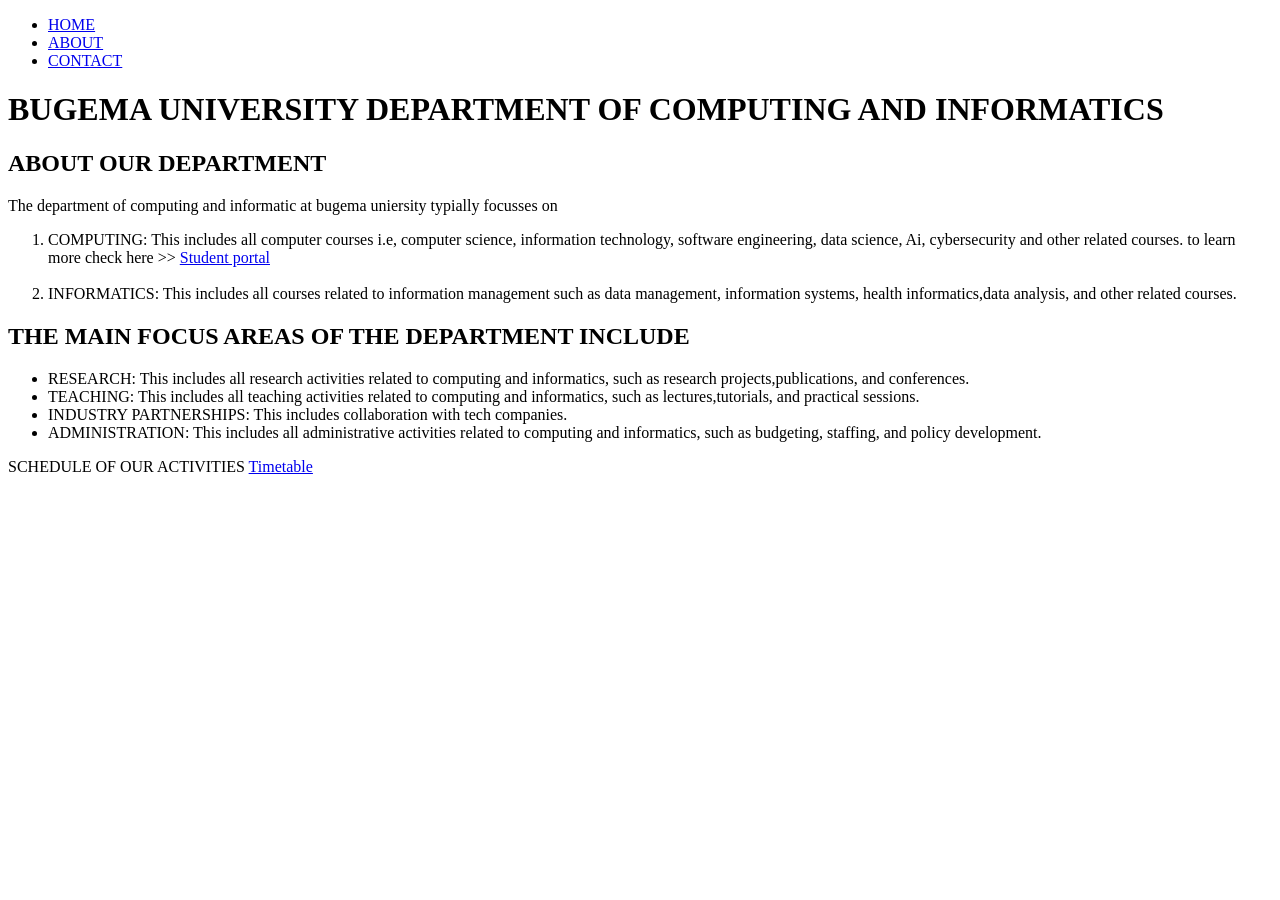
==== About.html @ 26bff212 "Create About.html" ====
<!DOCTYPE html>
<html lang="en">

<head>
    <meta charset="UTF-8">
    <meta name="viewport" content="width=device-width, initial-scale=1.0">
    <title>HOME PAGE</title>
    <nav>
        <UL>
            <LI><A href="HOME.HTML">HOME</A></LI>
            <LI><A href="About.html">ABOUT</A></LI>
            <LI><A href="contact.html">CONTACT</A></LI>
        </UL>
    </nav>



<body>
    <header>
        <h1> BUGEMA UNIVERSITY DEPARTMENT OF COMPUTING AND INFORMATICS </h1>
        <h2> ABOUT OUR DEPARTMENT</h2>
    </header>

    <P> The department of computing and informatic at bugema uniersity typially focusses on
    <ol>
        <li>COMPUTING: This includes all computer courses i.e, computer science,
            information technology, software engineering, data science, Ai, cybersecurity and other related courses.
            to learn more check here >> <a
                href="https://www.google.com/url?sa=t&source=web&rct=j&opi=89978449&url=https://erms.bugemauniv.ac.ug/student/login/&ved=2ahUKEwjZx-v_wZWTAxWEKvsDHcdyGE4QFnoECB4QAQ&usg=AOvVaw03dw8WxM5R-ePM-65IioSg"
                target="_blank">Student portal</a>
        </li>
        <br>
        <li>INFORMATICS: This includes all courses related to information management such as data management,
            information systems, health informatics,data analysis, and other related courses.
        </li>
    </ol>

    <p>
    <h2>THE MAIN FOCUS AREAS OF THE DEPARTMENT INCLUDE</h2>
    </p>
    <ul>
        <li>RESEARCH: This includes all research activities related to computing and informatics,
            such as research projects,publications, and conferences. </li>
        <li>TEACHING: This includes all teaching activities related to computing and informatics,
            such as lectures,tutorials, and practical sessions. </li>
        <li>INDUSTRY PARTNERSHIPS: This includes collaboration with tech companies. </li>
        <li>ADMINISTRATION: This includes all administrative activities related to computing and
            informatics, such as budgeting, staffing, and policy development. </li>
    </ul>



    <p>SCHEDULE OF OUR ACTIVITIES <A href="TIMETABLE.html">Timetable</A></p>








</body>


</html>
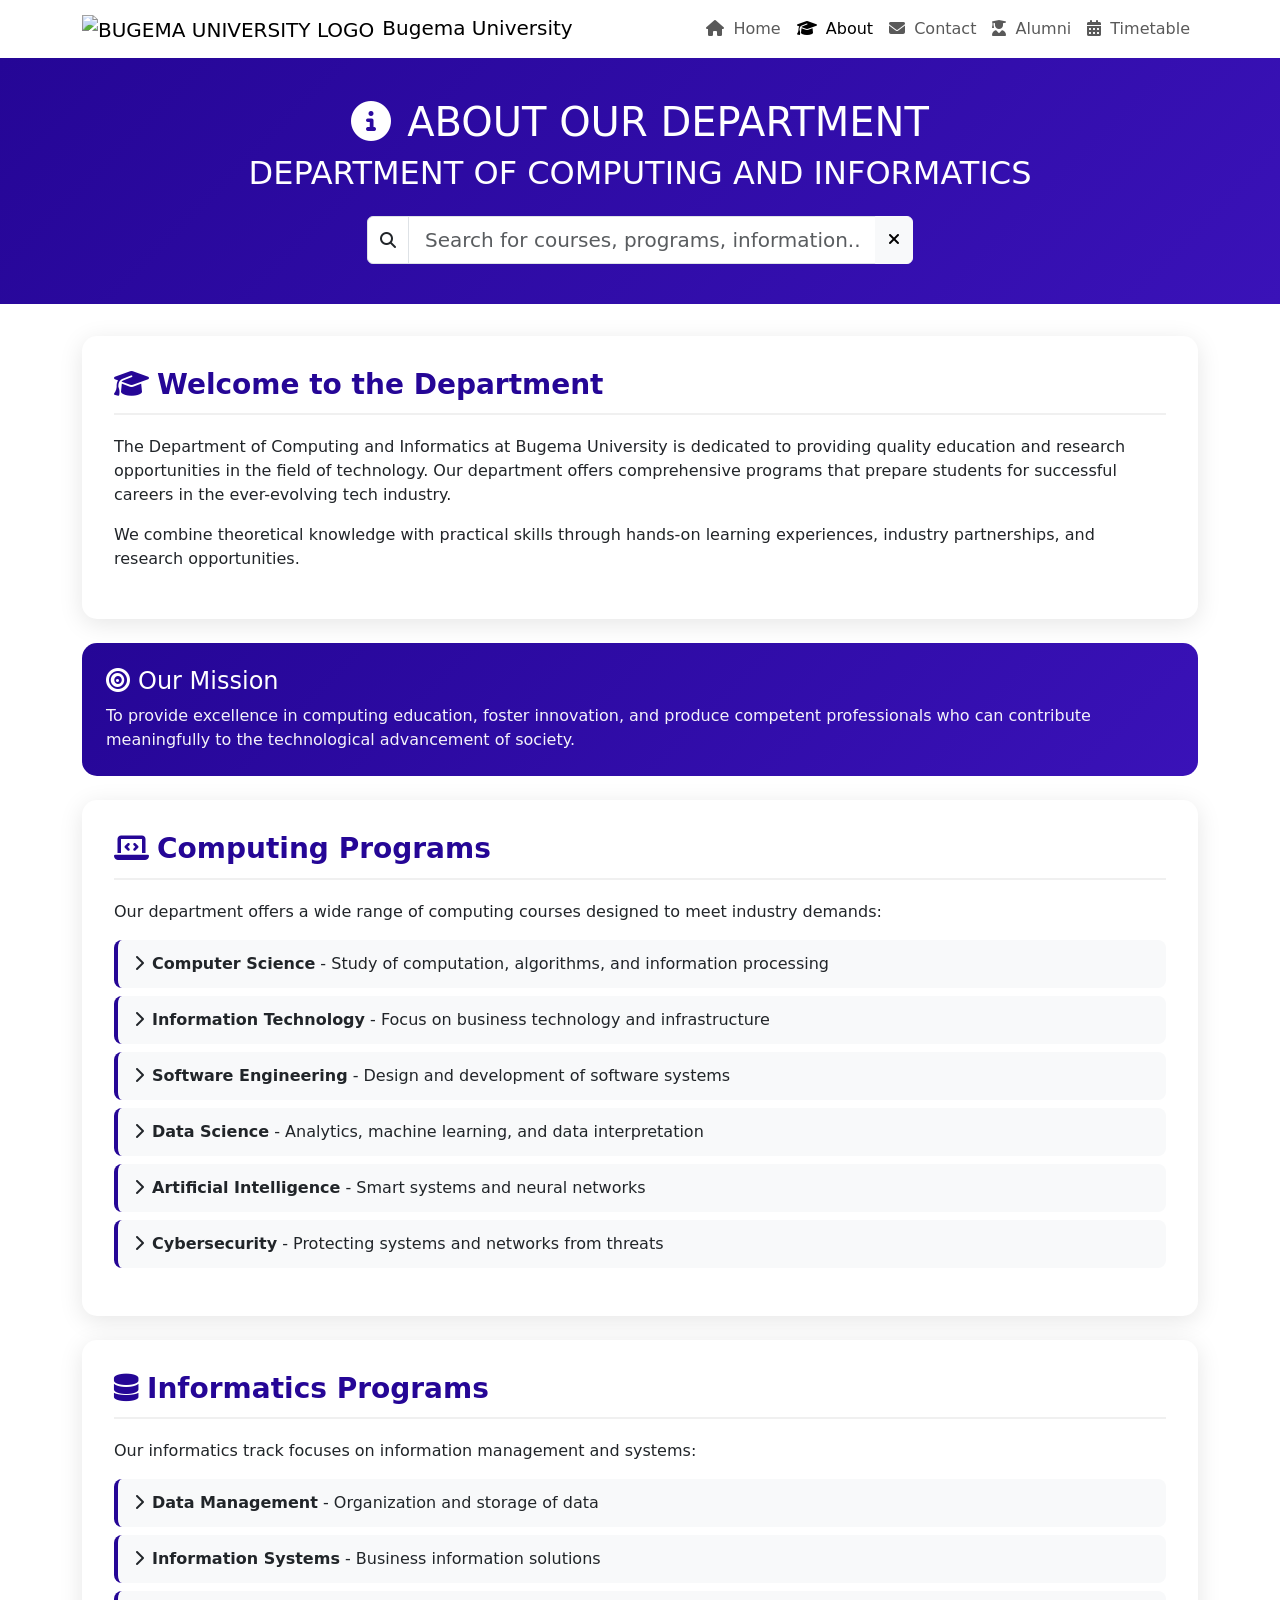
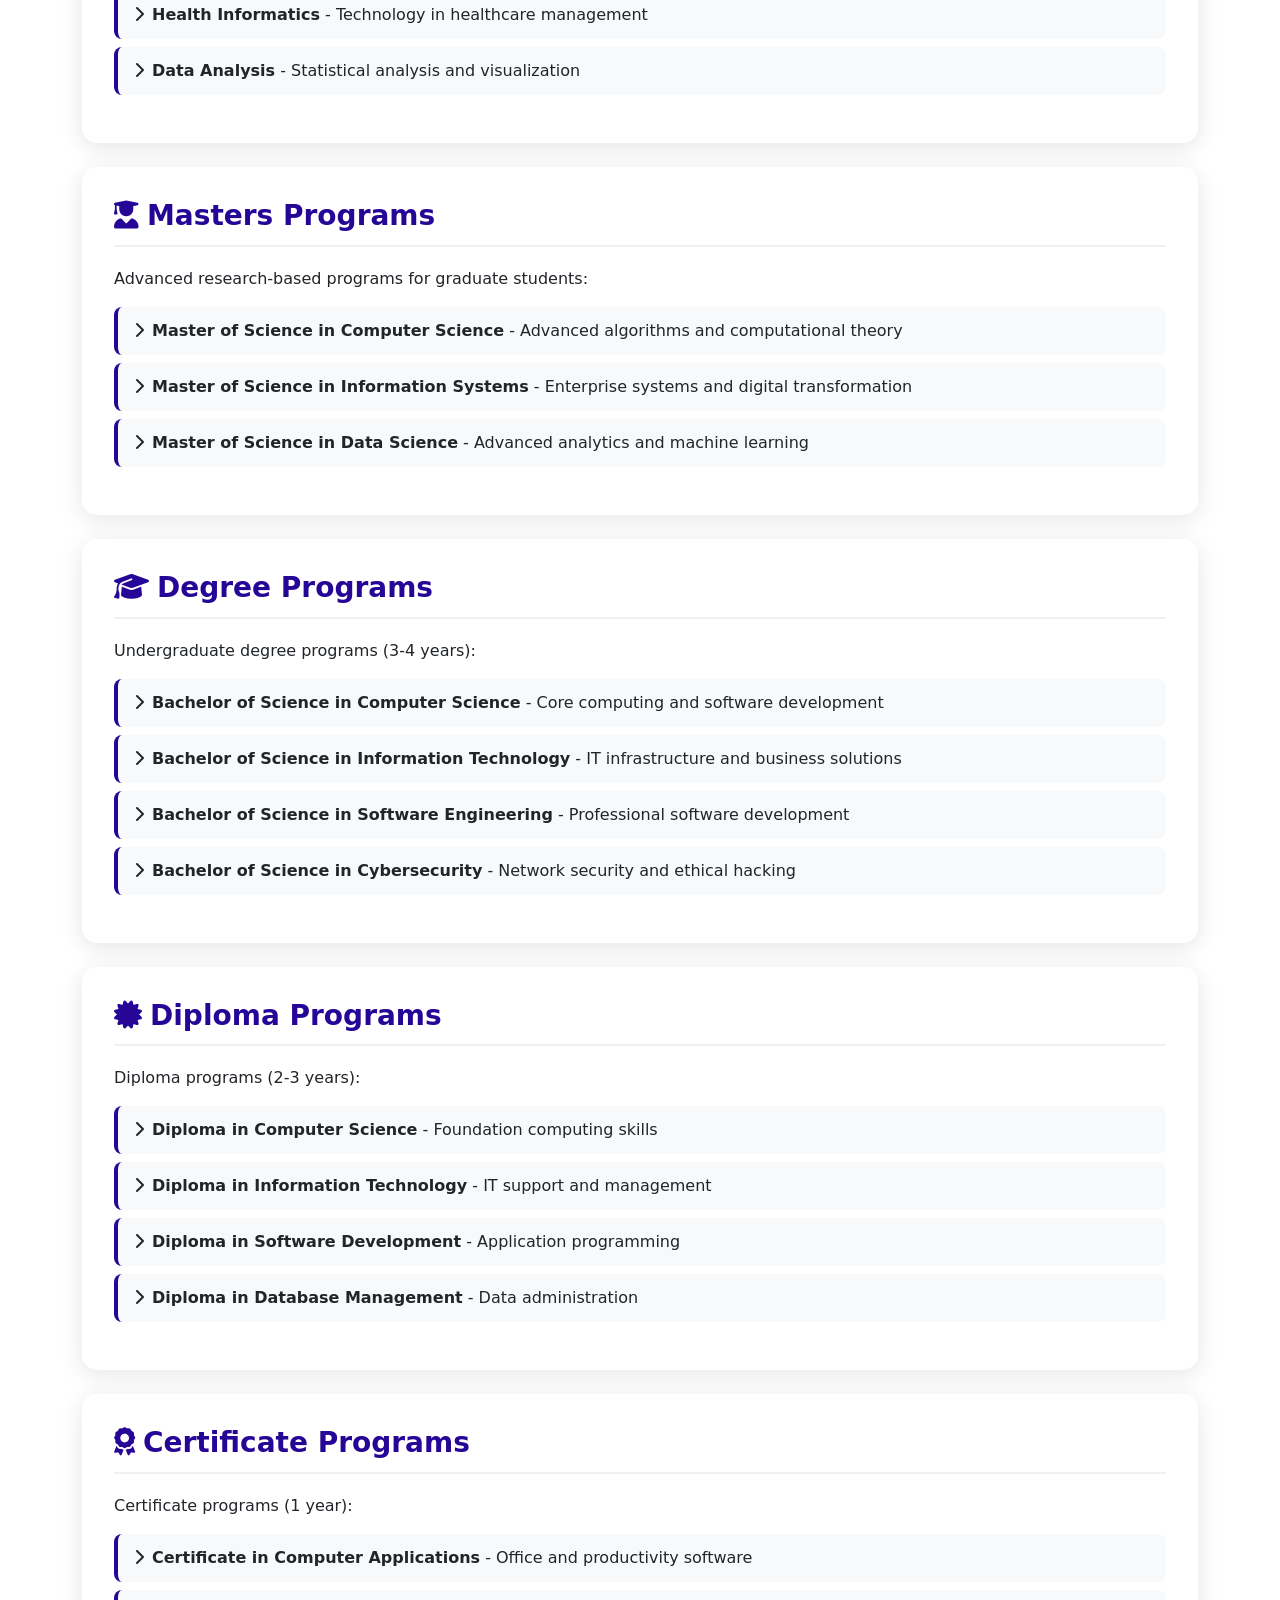
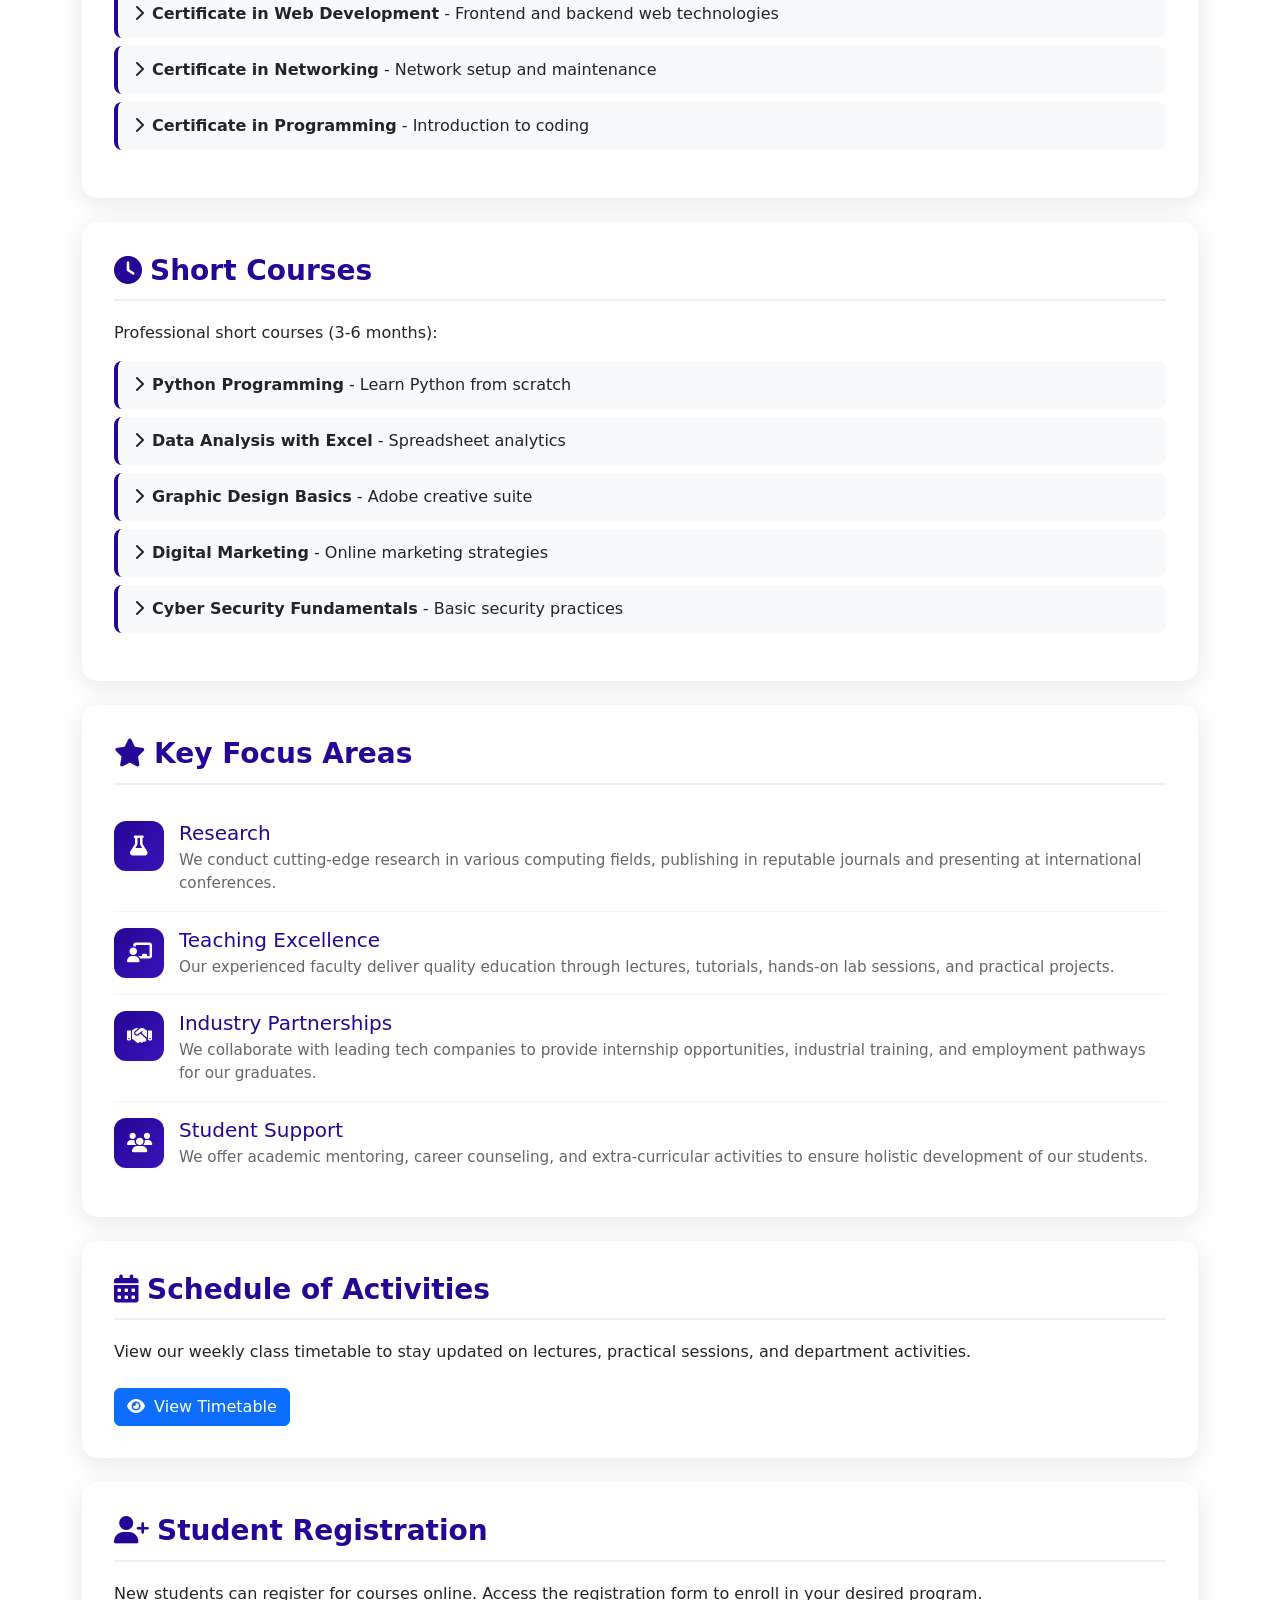
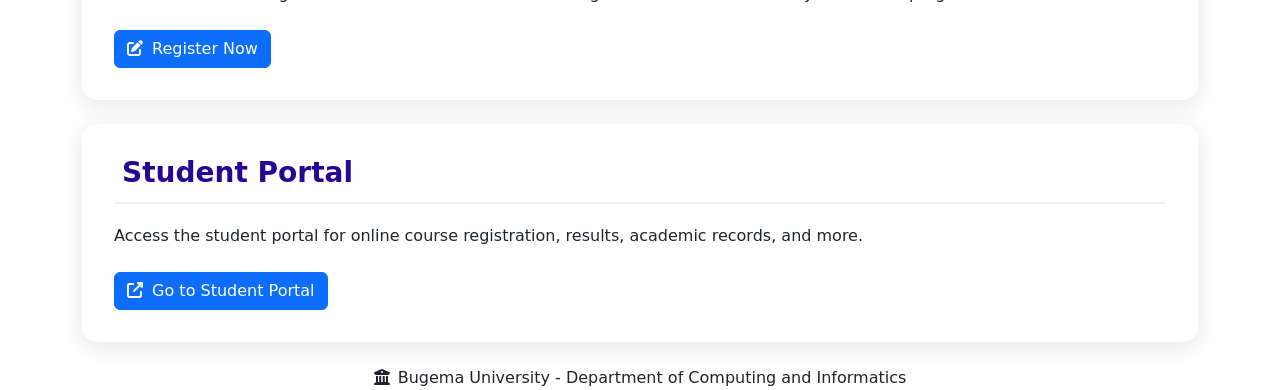
==== commit 4328d9cb: "Update About.html" ====
--- a/About.html
+++ b/About.html
@@ -4,62 +4,608 @@
 <head>
     <meta charset="UTF-8">
     <meta name="viewport" content="width=device-width, initial-scale=1.0">
-    <title>HOME PAGE</title>
-    <nav>
-        <UL>
-            <LI><A href="HOME.HTML">HOME</A></LI>
-            <LI><A href="About.html">ABOUT</A></LI>
-            <LI><A href="contact.html">CONTACT</A></LI>
-        </UL>
+    <title>About - Department of Computing and Informatics</title>
+    <link href="https://cdn.jsdelivr.net/npm/bootstrap@5.3.8/dist/css/bootstrap.min.css" rel="stylesheet"
+        integrity="sha384-sRIl4kxILFvY47J16cr9ZwB07vP4J8+LH7qKQnuqkuIAvNWLzeN8tE5YBujZqJLB" crossorigin="anonymous">
+    <link rel="stylesheet" href="Styles.css">
+    <link rel="stylesheet" href="https://cdnjs.cloudflare.com/ajax/libs/font-awesome/6.4.0/css/all.min.css">
+    <style>
+        .page-header {
+            background: linear-gradient(135deg, #250696 0%, #3a12b8 100%);
+            color: white;
+            padding: 2.5rem 0;
+            margin-bottom: 2rem;
+        }
+
+        .content-card {
+            background: white;
+            border-radius: 15px;
+            box-shadow: 0 5px 25px rgba(0, 0, 0, 0.1);
+            padding: 2rem;
+            margin-bottom: 1.5rem;
+        }
+
+        .content-card h3 {
+            color: #250696;
+            font-weight: 600;
+            margin-bottom: 1.25rem;
+            padding-bottom: 0.75rem;
+            border-bottom: 2px solid #f0f0f0;
+        }
+
+        .feature-item {
+            display: flex;
+            align-items: flex-start;
+            gap: 15px;
+            padding: 1rem 0;
+            border-bottom: 1px solid #f5f5f5;
+        }
+
+        .feature-item:last-child {
+            border-bottom: none;
+        }
+
+        .feature-icon {
+            width: 50px;
+            height: 50px;
+            background: linear-gradient(135deg, #250696 0%, #3a12b8 100%);
+            border-radius: 12px;
+            display: flex;
+            align-items: center;
+            justify-content: center;
+            flex-shrink: 0;
+        }
+
+        .feature-icon i {
+            color: white;
+            font-size: 1.25rem;
+        }
+
+        .feature-text h5 {
+            color: #250696;
+            margin-bottom: 0.25rem;
+        }
+
+        .feature-text p {
+            color: #666;
+            margin-bottom: 0;
+            font-size: 0.95rem;
+        }
+
+        .course-list {
+            list-style: none;
+            padding: 0;
+        }
+
+        .course-list li {
+            padding: 0.75rem 1rem;
+            margin-bottom: 0.5rem;
+            background: #f8f9fa;
+            border-radius: 8px;
+            border-left: 4px solid #250696;
+        }
+
+        .course-list li:hover {
+            background: #e8eaf6;
+        }
+
+        .highlight-box {
+            background: linear-gradient(135deg, #250696 0%, #3a12b8 100%);
+            color: white;
+            padding: 1.5rem;
+            border-radius: 15px;
+            margin-bottom: 1.5rem;
+        }
+
+        .highlight-box h4 {
+            margin-bottom: 0.5rem;
+        }
+
+        .highlight-box p {
+            margin-bottom: 0;
+            opacity: 0.95;
+        }
+
+        .search-container {
+            position: relative;
+        }
+
+        .search-results {
+            position: absolute;
+            top: 100%;
+            left: 0;
+            right: 0;
+            background: white;
+            border-radius: 0 0 10px 10px;
+            box-shadow: 0 10px 25px rgba(0, 0, 0, 0.2);
+            max-height: 300px;
+            overflow-y: auto;
+            z-index: 1000;
+            display: none;
+        }
+
+        .search-result-item {
+            padding: 12px 20px;
+            border-bottom: 1px solid #f0f0f0;
+            cursor: pointer;
+            transition: background 0.2s;
+        }
+
+        .search-result-item:hover {
+            background: #f8f9fa;
+        }
+
+        .search-result-item:last-child {
+            border-bottom: none;
+        }
+
+        .search-result-item h6 {
+            margin: 0 0 5px 0;
+            color: #250696;
+            font-weight: 600;
+        }
+
+        .search-result-item p {
+            margin: 0;
+            font-size: 0.85rem;
+            color: #666;
+        }
+
+        .highlight {
+            background-color: #fff3cd;
+            padding: 2px 4px;
+            border-radius: 3px;
+        }
+
+        .no-results {
+            padding: 20px;
+            text-align: center;
+            color: #666;
+        }
+
+        .content-card.hidden {
+            display: none;
+        }
+
+        .content-card.search-match {
+            border: 2px solid #250696;
+        }
+    </style>
+</head>
+
+<body>
+    <!-- Navigation -->
+    <nav class="navbar navbar-expand-lg navbar-custom">
+        <div class="container">
+            <a class="navbar-brand" href="INDEX.HTML">
+                <img src="log.jpeg" alt="BUGEMA UNIVERSITY LOGO" width="50" height="50"
+                    class="me-2 circular-frame-white">Bugema University
+            </a>
+            <button class="navbar-toggler" type="button" data-bs-toggle="collapse" data-bs-target="#navbarNav">
+                <span class="navbar-toggler-icon"></span>
+            </button>
+            <div class="collapse navbar-collapse" id="navbarNav">
+                <ul class="navbar-nav ms-auto">
+                    <li class="nav-item">
+                        <a class="nav-link" href="INDEX.HTML">
+                            <i class="fas fa-home me-1"></i> Home
+                        </a>
+                    </li>
+                    <li class="nav-item">
+                        <a class="nav-link active" href="About.html">
+                            <i class="fas fa-graduation-cap me-1"></i> About
+                        </a>
+                    </li>
+                    <li class="nav-item">
+                        <a class="nav-link" href="contact.html">
+                            <i class="fas fa-envelope me-1"></i> Contact
+                        </a>
+                    </li>
+                    <li class="nav-item">
+                        <a class="nav-link" href="ALUMNI PAGE.HTML">
+                            <i class="fas fa-user-graduate me-1"></i> Alumni
+                        </a>
+                    </li>
+                    <li class="nav-item">
+                        <a class="nav-link" href="TIMETABLE.html">
+                            <i class="fas fa-calendar-alt me-1"></i> Timetable
+                        </a>
+                    </li>
+                </ul>
+            </div>
+        </div>
     </nav>
 
-
-
-<body>
-    <header>
-        <h1> BUGEMA UNIVERSITY DEPARTMENT OF COMPUTING AND INFORMATICS </h1>
-        <h2> ABOUT OUR DEPARTMENT</h2>
+    <!-- Page Header -->
+    <header class="page-header">
+        <div class="container text-center">
+            <h1 class="mb-2"><i class="fas fa-info-circle me-3"></i>ABOUT OUR DEPARTMENT</h1>
+            <h2 class="mb-0">DEPARTMENT OF COMPUTING AND INFORMATICS</h2>
+            <!-- Search Functionality -->
+            <div class="search-container mt-4">
+                <div class="row justify-content-center">
+                    <div class="col-md-6">
+                        <div class="input-group">
+                            <span class="input-group-text bg-white">
+                                <i class="fas fa-search"></i>
+                            </span>
+                            <input type="text" id="searchInput" class="form-control form-control-lg"
+                                placeholder="Search for courses, programs, information..." onkeyup="searchContent()">
+                            <button class="btn btn-light" type="button" onclick="clearSearch()">
+                                <i class="fas fa-times"></i>
+                            </button>
+                        </div>
+                        <div id="searchResults" class="search-results"></div>
+                    </div>
+                </div>
+            </div>
+        </div>
     </header>
 
-    <P> The department of computing and informatic at bugema uniersity typially focusses on
-    <ol>
-        <li>COMPUTING: This includes all computer courses i.e, computer science,
-            information technology, software engineering, data science, Ai, cybersecurity and other related courses.
-            to learn more check here >> <a
-                href="https://www.google.com/url?sa=t&source=web&rct=j&opi=89978449&url=https://erms.bugemauniv.ac.ug/student/login/&ved=2ahUKEwjZx-v_wZWTAxWEKvsDHcdyGE4QFnoECB4QAQ&usg=AOvVaw03dw8WxM5R-ePM-65IioSg"
-                target="_blank">Student portal</a>
-        </li>
-        <br>
-        <li>INFORMATICS: This includes all courses related to information management such as data management,
-            information systems, health informatics,data analysis, and other related courses.
-        </li>
-    </ol>
-
-    <p>
-    <h2>THE MAIN FOCUS AREAS OF THE DEPARTMENT INCLUDE</h2>
-    </p>
-    <ul>
-        <li>RESEARCH: This includes all research activities related to computing and informatics,
-            such as research projects,publications, and conferences. </li>
-        <li>TEACHING: This includes all teaching activities related to computing and informatics,
-            such as lectures,tutorials, and practical sessions. </li>
-        <li>INDUSTRY PARTNERSHIPS: This includes collaboration with tech companies. </li>
-        <li>ADMINISTRATION: This includes all administrative activities related to computing and
-            informatics, such as budgeting, staffing, and policy development. </li>
-    </ul>
-
-
-
-    <p>SCHEDULE OF OUR ACTIVITIES <A href="TIMETABLE.html">Timetable</A></p>
-
-
-
-
-
-
-
-
+    <!-- Main Content -->
+    <main>
+        <div class="container">
+            <!-- Introduction -->
+            <div class="content-card">
+                <h3><i class="fas fa-graduation-cap me-2"></i>Welcome to the Department</h3>
+                <p>The Department of Computing and Informatics at Bugema University is dedicated to providing quality
+                    education and research opportunities in the field of technology. Our department offers comprehensive
+                    programs that prepare students for successful careers in the ever-evolving tech industry.</p>
+                <p>We combine theoretical knowledge with practical skills through hands-on learning experiences,
+                    industry partnerships, and research opportunities.</p>
+            </div>
+
+            <!-- Mission & Vision Highlight -->
+            <div class="highlight-box">
+                <h4><i class="fas fa-bullseye me-2"></i>Our Mission</h4>
+                <p>To provide excellence in computing education, foster innovation, and produce competent professionals
+                    who can contribute meaningfully to the technological advancement of society.</p>
+            </div>
+
+            <!-- Computing Courses -->
+            <div class="content-card">
+                <h3><i class="fas fa-laptop-code me-2"></i>Computing Programs</h3>
+                <p>Our department offers a wide range of computing courses designed to meet industry demands:</p>
+                <ul class="course-list">
+                    <li><i class="fas fa-chevron-right me-2"></i><strong>Computer Science</strong> - Study of
+                        computation, algorithms, and information processing</li>
+                    <li><i class="fas fa-chevron-right me-2"></i><strong>Information Technology</strong> - Focus on
+                        business technology and infrastructure</li>
+                    <li><i class="fas fa-chevron-right me-2"></i><strong>Software Engineering</strong> - Design and
+                        development of software systems</li>
+                    <li><i class="fas fa-chevron-right me-2"></i><strong>Data Science</strong> - Analytics, machine
+                        learning, and data interpretation</li>
+                    <li><i class="fas fa-chevron-right me-2"></i><strong>Artificial Intelligence</strong> - Smart
+                        systems and neural networks</li>
+                    <li><i class="fas fa-chevron-right me-2"></i><strong>Cybersecurity</strong> - Protecting systems and
+                        networks from threats</li>
+                </ul>
+            </div>
+
+            <!-- Informatics Courses -->
+            <div class="content-card">
+                <h3><i class="fas fa-database me-2"></i>Informatics Programs</h3>
+                <p>Our informatics track focuses on information management and systems:</p>
+                <ul class="course-list">
+                    <li><i class="fas fa-chevron-right me-2"></i><strong>Data Management</strong> - Organization and
+                        storage of data</li>
+                    <li><i class="fas fa-chevron-right me-2"></i><strong>Information Systems</strong> - Business
+                        information solutions</li>
+                    <li><i class="fas fa-chevron-right me-2"></i><strong>Health Informatics</strong> - Technology in
+                        healthcare management</li>
+                    <li><i class="fas fa-chevron-right me-2"></i><strong>Data Analysis</strong> - Statistical analysis
+                        and visualization</li>
+                </ul>
+            </div>
+
+            <!-- Masters Programs -->
+            <div class="content-card">
+                <h3><i class="fas fa-user-graduate me-2"></i>Masters Programs</h3>
+                <p>Advanced research-based programs for graduate students:</p>
+                <ul class="course-list">
+                    <li><i class="fas fa-chevron-right me-2"></i><strong>Master of Science in Computer Science</strong>
+                        - Advanced algorithms and computational theory</li>
+                    <li><i class="fas fa-chevron-right me-2"></i><strong>Master of Science in Information
+                            Systems</strong> - Enterprise systems and digital transformation</li>
+                    <li><i class="fas fa-chevron-right me-2"></i><strong>Master of Science in Data Science</strong> -
+                        Advanced analytics and machine learning</li>
+                </ul>
+            </div>
+
+            <!-- Degree Programs -->
+            <div class="content-card">
+                <h3><i class="fas fa-graduation-cap me-2"></i>Degree Programs</h3>
+                <p>Undergraduate degree programs (3-4 years):</p>
+                <ul class="course-list">
+                    <li><i class="fas fa-chevron-right me-2"></i><strong>Bachelor of Science in Computer
+                            Science</strong> - Core computing and software development</li>
+                    <li><i class="fas fa-chevron-right me-2"></i><strong>Bachelor of Science in Information
+                            Technology</strong> - IT infrastructure and business solutions</li>
+                    <li><i class="fas fa-chevron-right me-2"></i><strong>Bachelor of Science in Software
+                            Engineering</strong> - Professional software development</li>
+                    <li><i class="fas fa-chevron-right me-2"></i><strong>Bachelor of Science in Cybersecurity</strong> -
+                        Network security and ethical hacking</li>
+                </ul>
+            </div>
+
+            <!-- Diploma Programs -->
+            <div class="content-card">
+                <h3><i class="fas fa-certificate me-2"></i>Diploma Programs</h3>
+                <p>Diploma programs (2-3 years):</p>
+                <ul class="course-list">
+                    <li><i class="fas fa-chevron-right me-2"></i><strong>Diploma in Computer Science</strong> -
+                        Foundation computing skills</li>
+                    <li><i class="fas fa-chevron-right me-2"></i><strong>Diploma in Information Technology</strong> - IT
+                        support and management</li>
+                    <li><i class="fas fa-chevron-right me-2"></i><strong>Diploma in Software Development</strong> -
+                        Application programming</li>
+                    <li><i class="fas fa-chevron-right me-2"></i><strong>Diploma in Database Management</strong> - Data
+                        administration</li>
+                </ul>
+            </div>
+
+            <!-- Certificate Programs -->
+            <div class="content-card">
+                <h3><i class="fas fa-award me-2"></i>Certificate Programs</h3>
+                <p>Certificate programs (1 year):</p>
+                <ul class="course-list">
+                    <li><i class="fas fa-chevron-right me-2"></i><strong>Certificate in Computer Applications</strong> -
+                        Office and productivity software</li>
+                    <li><i class="fas fa-chevron-right me-2"></i><strong>Certificate in Web Development</strong> -
+                        Frontend and backend web technologies</li>
+                    <li><i class="fas fa-chevron-right me-2"></i><strong>Certificate in Networking</strong> - Network
+                        setup and maintenance</li>
+                    <li><i class="fas fa-chevron-right me-2"></i><strong>Certificate in Programming</strong> -
+                        Introduction to coding</li>
+                </ul>
+            </div>
+
+            <!-- Short Courses -->
+            <div class="content-card">
+                <h3><i class="fas fa-clock me-2"></i>Short Courses</h3>
+                <p>Professional short courses (3-6 months):</p>
+                <ul class="course-list">
+                    <li><i class="fas fa-chevron-right me-2"></i><strong>Python Programming</strong> - Learn Python from
+                        scratch</li>
+                    <li><i class="fas fa-chevron-right me-2"></i><strong>Data Analysis with Excel</strong> - Spreadsheet
+                        analytics</li>
+                    <li><i class="fas fa-chevron-right me-2"></i><strong>Graphic Design Basics</strong> - Adobe creative
+                        suite</li>
+                    <li><i class="fas fa-chevron-right me-2"></i><strong>Digital Marketing</strong> - Online marketing
+                        strategies</li>
+                    <li><i class="fas fa-chevron-right me-2"></i><strong>Cyber Security Fundamentals</strong> - Basic
+                        security practices</li>
+                </ul>
+            </div>
+
+            <!-- Key Focus Areas -->
+            <div class="content-card">
+                <h3><i class="fas fa-star me-2"></i>Key Focus Areas</h3>
+
+                <div class="feature-item">
+                    <div class="feature-icon">
+                        <i class="fas fa-flask"></i>
+                    </div>
+                    <div class="feature-text">
+                        <h5>Research</h5>
+                        <p>We conduct cutting-edge research in various computing fields, publishing in reputable
+                            journals and presenting at international conferences.</p>
+                    </div>
+                </div>
+
+                <div class="feature-item">
+                    <div class="feature-icon">
+                        <i class="fas fa-chalkboard-teacher"></i>
+                    </div>
+                    <div class="feature-text">
+                        <h5>Teaching Excellence</h5>
+                        <p>Our experienced faculty deliver quality education through lectures, tutorials, hands-on lab
+                            sessions, and practical projects.</p>
+                    </div>
+                </div>
+
+                <div class="feature-item">
+                    <div class="feature-icon">
+                        <i class="fas fa-handshake"></i>
+                    </div>
+                    <div class="feature-text">
+                        <h5>Industry Partnerships</h5>
+                        <p>We collaborate with leading tech companies to provide internship opportunities, industrial
+                            training, and employment pathways for our graduates.</p>
+                    </div>
+                </div>
+
+                <div class="feature-item">
+                    <div class="feature-icon">
+                        <i class="fas fa-users"></i>
+                    </div>
+                    <div class="feature-text">
+                        <h5>Student Support</h5>
+                        <p>We offer academic mentoring, career counseling, and extra-curricular activities to ensure
+                            holistic development of our students.</p>
+                    </div>
+                </div>
+            </div>
+
+            <!-- Timetable Link -->
+            <div class="content-card">
+                <h3><i class="fas fa-calendar-alt me-2"></i>Schedule of Activities</h3>
+                <p>View our weekly class timetable to stay updated on lectures, practical sessions, and department
+                    activities.</p>
+                <a href="TIMETABLE.html" class="btn btn-primary mt-2">
+                    <i class="fas fa-eye me-1"></i> View Timetable
+                </a>
+            </div>
+
+            <!-- Registration Link -->
+            <div class="content-card">
+                <h3><i class="fas fa-user-plus me-2"></i>Student Registration</h3>
+                <p>New students can register for courses online. Access the registration form to enroll in your desired
+                    program.</p>
+                <a href="REGISTRATION FORM.html" class="btn btn-primary mt-2">
+                    <i class="fas fa-edit me-1"></i> Register Now
+                </a>
+            </div>
+
+            <!-- Student Portal Link -->
+            <div class="content-card">
+                <h3><i class="fas fa-portal-enter me-2"></i>Student Portal</h3>
+                <p>Access the student portal for online course registration, results, academic records, and more.</p>
+                <a href="https://erms.bugemauniv.ac.ug/student/login/" target="_blank" class="btn btn-primary mt-2">
+                    <i class="fas fa-external-link-alt me-1"></i> Go to Student Portal
+                </a>
+            </div>
+        </div>
+    </main>
+
+    <!-- Footer -->
+    <footer class="text-center">
+        <div class="container">
+            <p class="mb-0"><i class="fas fa-university me-2"></i>Bugema University - Department of Computing and
+                Informatics</p>
+        </div>
+    </footer>
+
+    <script src="https://cdn.jsdelivr.net/npm/bootstrap@5.3.8/dist/js/bootstrap.bundle.min.js"
+        integrity="sha384-YvpcrYf0tY3lHB60NNkmXc5s9fDVZLESaAA55NDzOxhy9GkcIdslK1eN7N6jIeHz"
+        crossorigin="anonymous"></script>
+    <script>
+        // Search content data
+        const searchData = [
+            { title: "Computer Science", description: "Study of computation, algorithms, and information processing", link: "#cs" },
+            { title: "Information Technology", description: "Focus on business technology and infrastructure", link: "#it" },
+            { title: "Software Engineering", description: "Design and development of software systems", link: "#se" },
+            { title: "Data Science", description: "Analytics, machine learning, and data interpretation", link: "#ds" },
+            { title: "Artificial Intelligence", description: "Smart systems and neural networks", link: "#ai" },
+            { title: "Cybersecurity", description: "Protecting systems and networks from threats", link: "#cybersec" },
+            { title: "Data Management", description: "Organization and storage of data", link: "#dm" },
+            { title: "Information Systems", description: "Business information solutions", link: "#is" },
+            { title: "Health Informatics", description: "Technology in healthcare management", link: "#hi" },
+            { title: "Data Analysis", description: "Statistical analysis and visualization", link: "#da" },
+            { title: "Master of Science in Computer Science", description: "Advanced algorithms and computational theory", link: "#msc-cs" },
+            { title: "Master of Science in Information Systems", description: "Enterprise systems and digital transformation", link: "#msc-is" },
+            { title: "Master of Science in Data Science", description: "Advanced analytics and machine learning", link: "#msc-ds" },
+            { title: "Bachelor of Science in Computer Science", description: "Core computing and software development", link: "#bsc-cs" },
+            { title: "Bachelor of Science in Information Technology", description: "IT infrastructure and business solutions", link: "#bsc-it" },
+            { title: "Bachelor of Science in Software Engineering", description: "Professional software development", link: "#bsc-se" },
+            { title: "Bachelor of Science in Cybersecurity", description: "Network security and ethical hacking", link: "#bsc-cyber" },
+            { title: "Diploma in Computer Science", description: "Foundation computing skills", link: "#dip-cs" },
+            { title: "Diploma in Information Technology", description: "IT support and management", link: "#dip-it" },
+            { title: "Diploma in Software Development", description: "Application programming", link: "#dip-sd" },
+            { title: "Diploma in Database Management", description: "Data administration", link: "#dip-dm" },
+            { title: "Certificate in Computer Applications", description: "Office and productivity software", link: "#cert-ca" },
+            { title: "Certificate in Web Development", description: "Frontend and backend web technologies", link: "#cert-web" },
+            { title: "Certificate in Networking", description: "Network setup and maintenance", link: "#cert-net" },
+            { title: "Certificate in Programming", description: "Introduction to coding", link: "#cert-prog" },
+            { title: "Python Programming", description: "Learn Python from scratch", link: "#python" },
+            { title: "Data Analysis with Excel", description: "Spreadsheet analytics", link: "#excel" },
+            { title: "Graphic Design Basics", description: "Adobe creative suite", link: "#graphic" },
+            { title: "Digital Marketing", description: "Online marketing strategies", link: "#marketing" },
+            { title: "Cyber Security Fundamentals", description: "Basic security practices", link: "#cyber-fund" },
+            { title: "Research", description: "Cutting-edge research in computing fields", link: "#research" },
+            { title: "Teaching Excellence", description: "Quality education through various methods", link: "#teaching" },
+            { title: "Industry Partnerships", description: "Internship and employment opportunities", link: "#industry" },
+            { title: "Student Support", description: "Academic mentoring and career counseling", link: "#support" },
+            { title: "Timetable", description: "Weekly class schedule and activities", link: "TIMETABLE.html" },
+            { title: "Registration", description: "Student course registration", link: "REGISTRATION FORM.html" },
+            { title: "Student Portal", description: "Online results and academic records", link: "https://erms.bugemauniv.ac.ug/student/login/" }
+        ];
+
+        function searchContent() {
+            const input = document.getElementById('searchInput');
+            const filter = input.value.toLowerCase();
+            const resultsContainer = document.getElementById('searchResults');
+            const contentCards = document.querySelectorAll('.content-card');
+
+            // Clear previous highlights
+            contentCards.forEach(card => {
+                card.classList.remove('search-match');
+                const highlighted = card.querySelectorAll('.highlight');
+                highlighted.forEach(h => {
+                    h.outerHTML = h.textContent;
+                });
+            });
+
+            if (filter.length === 0) {
+                resultsContainer.style.display = 'none';
+                contentCards.forEach(card => card.classList.remove('hidden'));
+                return;
+            }
+
+            // Filter search data
+            const matches = searchData.filter(item =>
+                item.title.toLowerCase().includes(filter) ||
+                item.description.toLowerCase().includes(filter)
+            );
+
+            // Display results
+            if (matches.length > 0) {
+                let resultsHTML = '';
+                matches.forEach(match => {
+                    resultsHTML += `
+                        <div class="search-result-item" onclick="goToLink('${match.link}')">
+                            <h6>${match.title}</h6>
+                            <p>${match.description}</p>
+                        </div>
+                    `;
+                });
+                resultsContainer.innerHTML = resultsHTML;
+                resultsContainer.style.display = 'block';
+            } else {
+                resultsContainer.innerHTML = '<div class="no-results">No results found</div>';
+                resultsContainer.style.display = 'block';
+            }
+
+            // Highlight matching text in content cards
+            contentCards.forEach(card => {
+                const text = card.textContent.toLowerCase();
+                if (text.includes(filter)) {
+                    card.classList.remove('hidden');
+                    card.classList.add('search-match');
+
+                    // Highlight matching text
+                    const walker = document.createTreeWalker(card, NodeFilter.SHOW_TEXT, null, false);
+                    const nodesToReplace = [];
+                    while (walker.nextNode()) {
+                        if (walker.currentNode.textContent.toLowerCase().includes(filter)) {
+                            nodesToReplace.push(walker.currentNode);
+                        }
+                    }
+                    nodesToReplace.forEach(node => {
+                        const regex = new RegExp(`(${filter})`, 'gi');
+                        const span = document.createElement('span');
+                        span.innerHTML = node.textContent.replace(regex, '<span class="highlight">$1</span>');
+                        node.parentNode.replaceChild(span, node);
+                    });
+                } else {
+                    card.classList.add('hidden');
+                }
+            });
+        }
+
+        function goToLink(link) {
+            if (link.startsWith('http')) {
+                window.open(link, '_blank');
+            } else {
+                window.location.href = link;
+            }
+        }
+
+        function clearSearch() {
+            const input = document.getElementById('searchInput');
+            input.value = '';
+            searchContent();
+        }
+
+        // Close search results when clicking outside
+        document.addEventListener('click', function (e) {
+            const searchContainer = document.querySelector('.search-container');
+            const resultsContainer = document.getElementById('searchResults');
+            if (!searchContainer.contains(e.target)) {
+                resultsContainer.style.display = 'none';
+            }
+        });
+    </script>
 </body>
 
-
 </html>
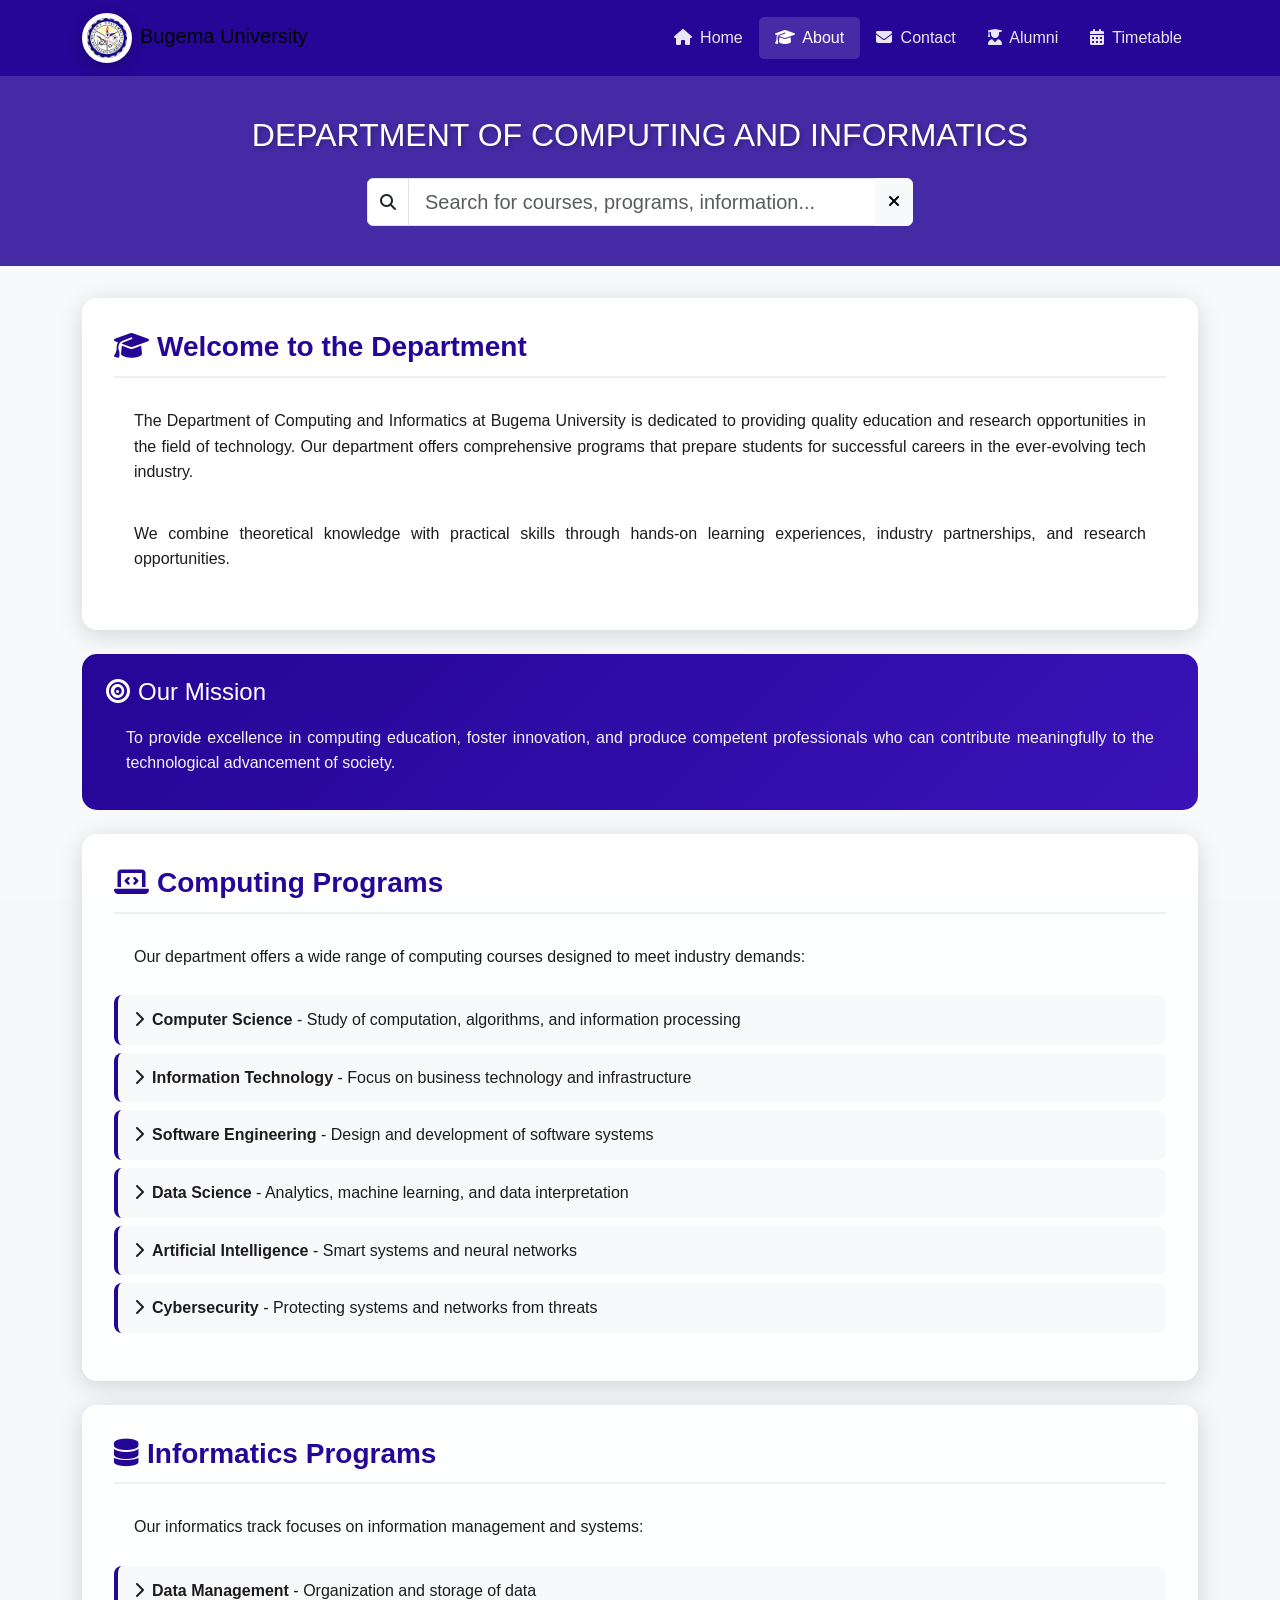
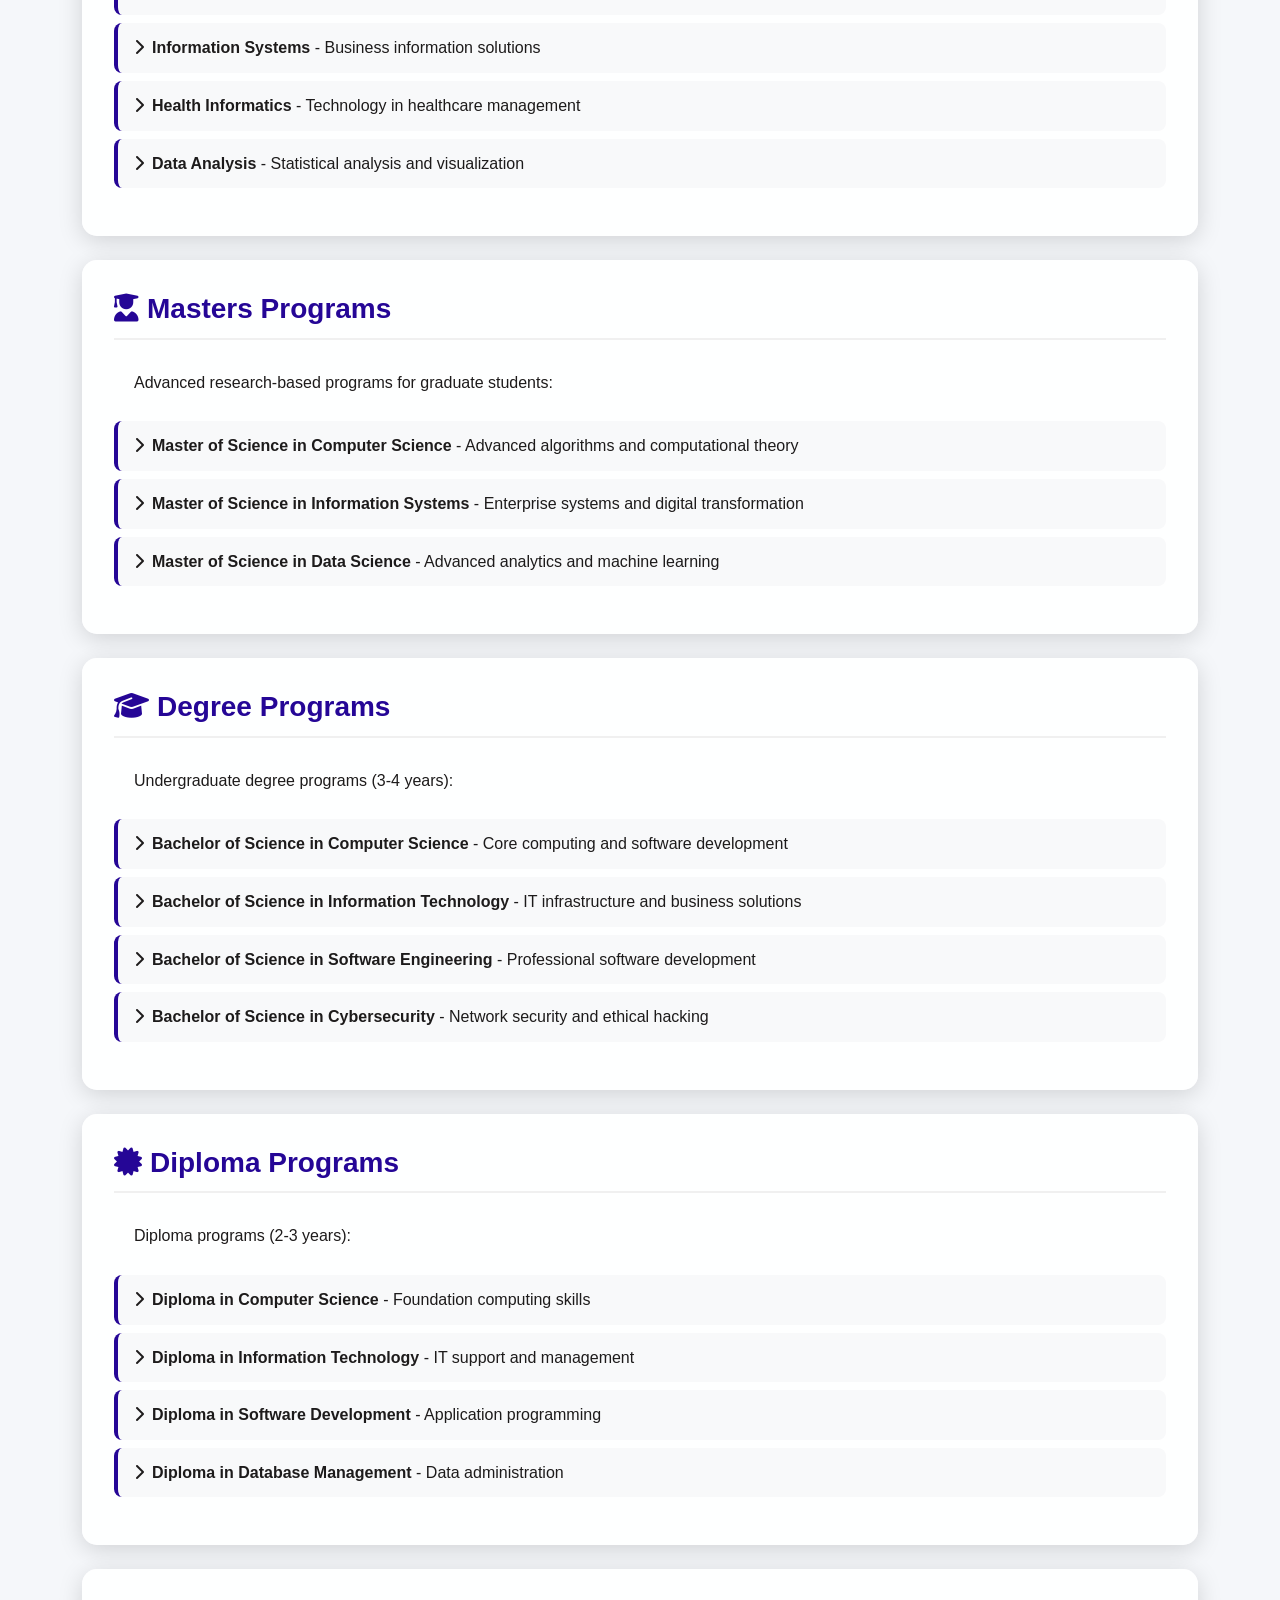
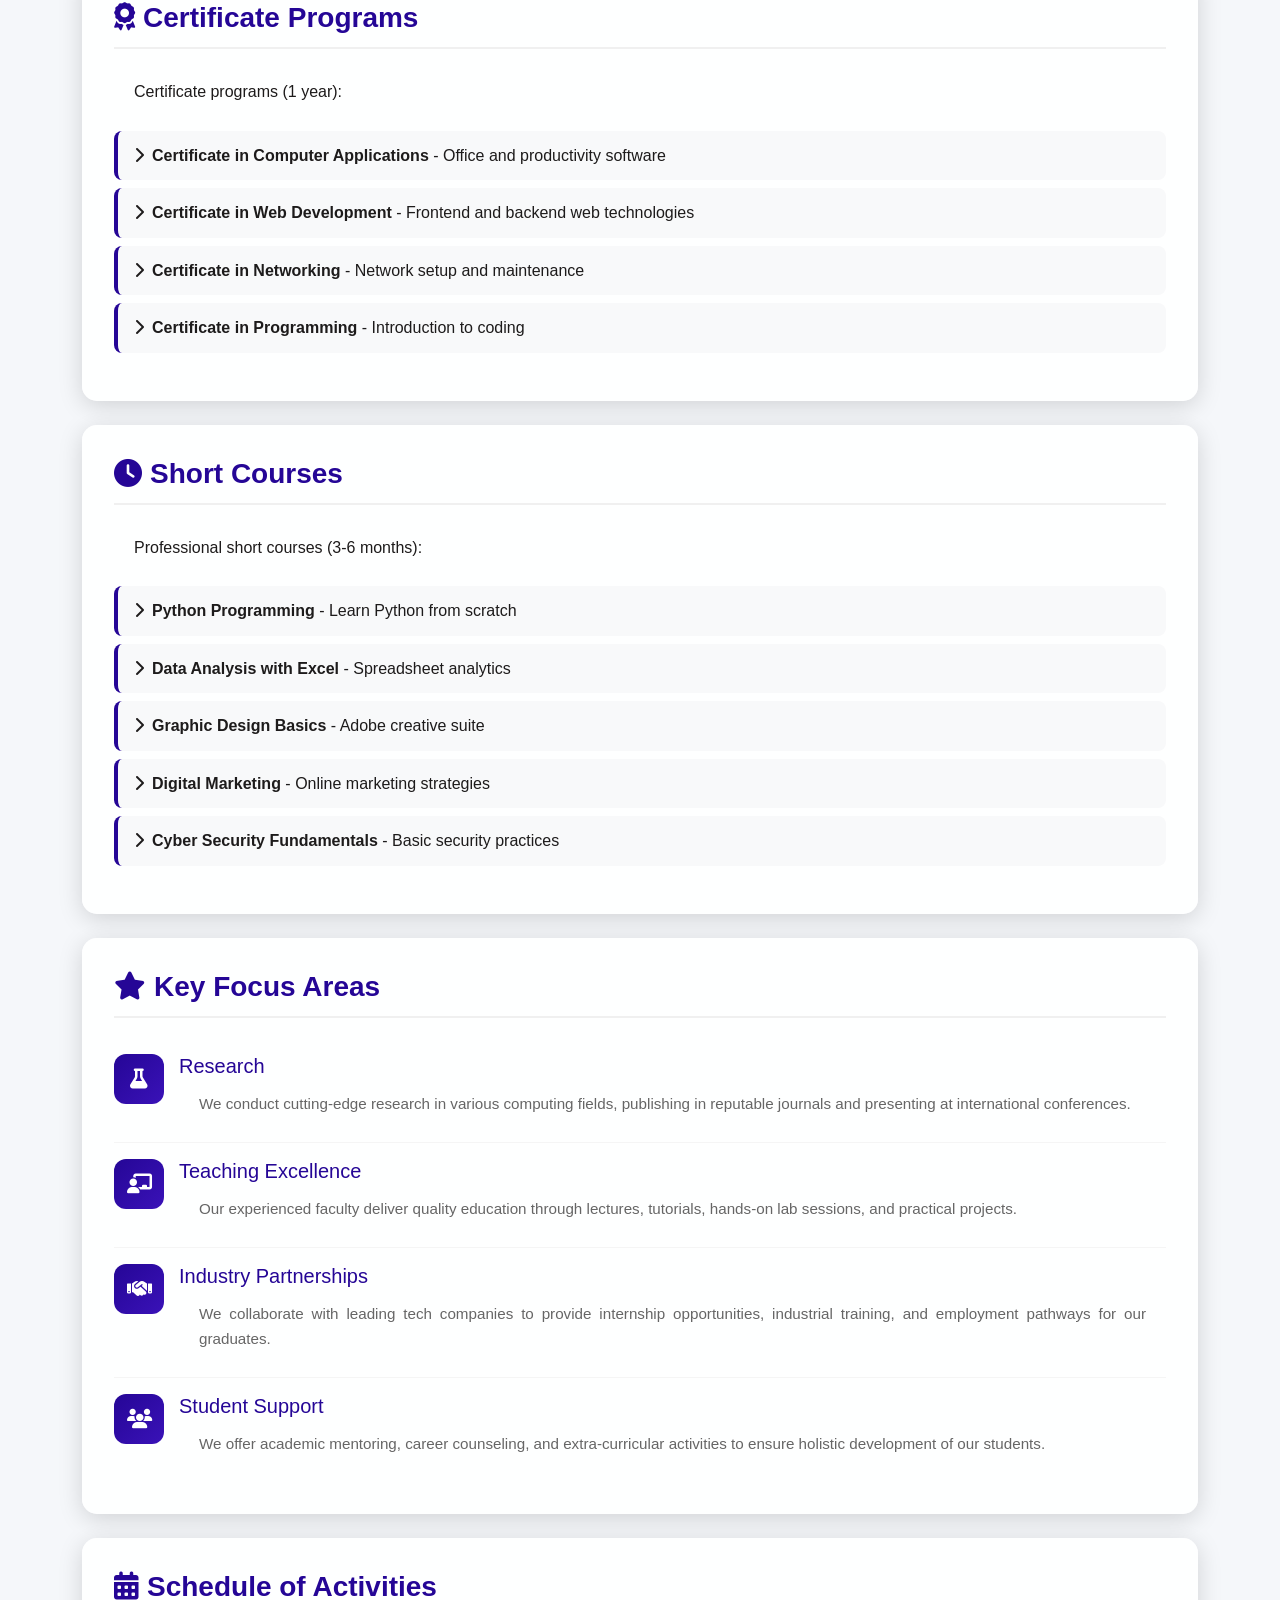
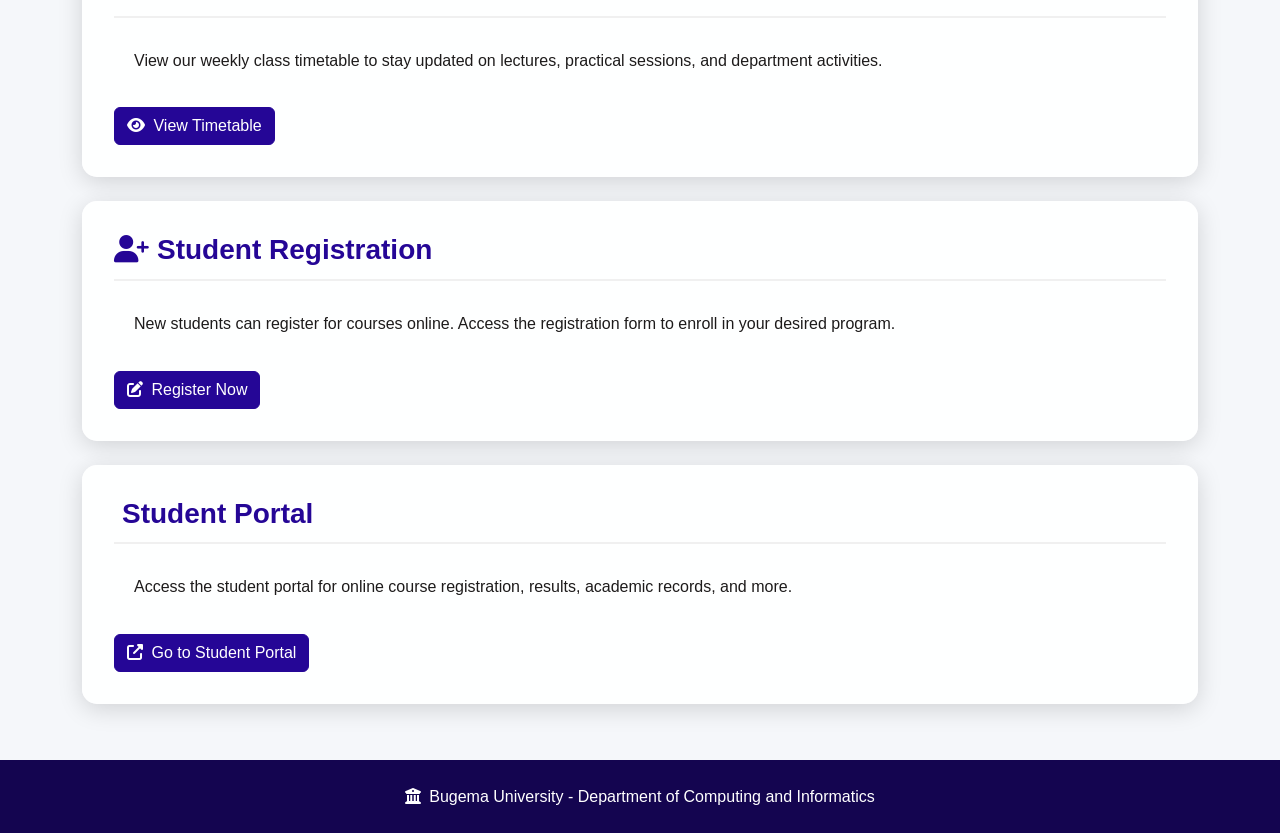
==== commit 068d4aa7: "Update About.html" ====
--- a/About.html
+++ b/About.html
@@ -10,17 +10,41 @@
     <link rel="stylesheet" href="Styles.css">
     <link rel="stylesheet" href="https://cdnjs.cloudflare.com/ajax/libs/font-awesome/6.4.0/css/all.min.css">
     <style>
+        body {
+            background-image: url('DEPARTMENT.jpeg');
+            background-size: cover;
+            background-position: center;
+            background-repeat: no-repeat;
+            background-attachment: fixed;
+            position: relative;
+        }
+
+        body::before {
+            content: '';
+            position: fixed;
+            top: 0;
+            left: 0;
+            width: 100%;
+            height: 100%;
+            background: rgba(255, 255, 255, 0.2);
+            z-index: -1;
+        }
+
         .page-header {
-            background: linear-gradient(135deg, #250696 0%, #3a12b8 100%);
+            background: rgba(37, 6, 150, 0.85);
             color: white;
             padding: 2.5rem 0;
             margin-bottom: 2rem;
         }
 
+        .page-header h2 {
+            text-shadow: 2px 2px 4px rgba(0, 0, 0, 0.3);
+        }
+
         .content-card {
-            background: white;
+            background: rgba(255, 255, 255, 0.9);
             border-radius: 15px;
-            box-shadow: 0 5px 25px rgba(0, 0, 0, 0.1);
+            box-shadow: 0 5px 25px rgba(0, 0, 0, 0.15);
             padding: 2rem;
             margin-bottom: 1.5rem;
         }
@@ -104,6 +128,29 @@
         .highlight-box p {
             margin-bottom: 0;
             opacity: 0.95;
+        }
+
+        /* Footer Styling for Background */
+        footer {
+            background: #140550;
+            color: white;
+            padding: 1.5rem 0;
+        }
+
+        footer p {
+            margin-bottom: 0;
+        }
+
+        /* Navigation Styling */
+        .navbar-custom {
+            background: #250696 !important;
+        }
+
+        /* Content Cards Scroll */
+        main {
+            position: relative;
+            z-index: 1;
+            padding-bottom: 2rem;
         }
 
         .search-container {
@@ -219,7 +266,6 @@
     <!-- Page Header -->
     <header class="page-header">
         <div class="container text-center">
-            <h1 class="mb-2"><i class="fas fa-info-circle me-3"></i>ABOUT OUR DEPARTMENT</h1>
             <h2 class="mb-0">DEPARTMENT OF COMPUTING AND INFORMATICS</h2>
             <!-- Search Functionality -->
             <div class="search-container mt-4">
--- a/Styles.css
+++ b/Styles.css
@@ -0,0 +1,172 @@
+body {
+    font-family: 'Segoe UI', Tahoma, Geneva, Verdana, sans-serif;
+    margin: 0;
+    padding: 0;
+    background-color: #f5f7fa;
+    color: #1d1b1b;
+    line-height: 1.6;
+}
+
+/* Navbar Custom Styles */
+.navbar-custom {
+    background-color: #250696;
+}
+
+.navbar-custom .navbar-nav .nav-link {
+    color: rgba(255, 255, 255, 0.9);
+    padding: 0.5rem 1rem;
+    transition: all 0.3s ease;
+}
+
+.navbar-custom .navbar-nav .nav-link:hover,
+.navbar-custom .navbar-nav .nav-link.active {
+    color: #fff;
+    background-color: rgba(255, 255, 255, 0.15);
+    border-radius: 5px;
+}
+
+.navbar-custom .navbar-toggler {
+    border-color: rgba(255, 255, 255, 0.5);
+}
+
+.navbar-custom .navbar-toggler-icon {
+    background-image: url("data:image/svg+xml,%3csvg xmlns='http://www.w3.org/2000/svg' viewBox='0 0 30 30'%3e%3cpath stroke='rgba%28255, 255, 255, 0.9%29' stroke-linecap='round' stroke-miterlimit='10' stroke-width='2' d='M4 7h22M4 15h22M4 23h22'/%3e%3c/svg%3e");
+}
+
+/* Main Content Styling */
+main {
+    max-width: 1200px;
+    margin: 0 auto;
+    padding: 0 15px;
+}
+
+main img {
+    max-width: 100%;
+    height: auto;
+    border-radius: 8px;
+    box-shadow: 0 4px 6px rgba(0, 0, 0, 0.1);
+    display: block;
+}
+
+main h1,
+main h2 {
+    color: #250696;
+    text-align: center;
+}
+
+main p {
+    padding: 10px 20px;
+    text-align: justify;
+}
+
+hr {
+    border: none;
+    border-top: 2px solid #250696;
+    margin: 20px 0;
+}
+
+/* Primary Colors */
+.text-primary {
+    color: #250696 !important;
+}
+
+.bg-primary {
+    background-color: #250696 !important;
+}
+
+/* Footer */
+footer {
+    background-color: #250696;
+    color: white;
+    padding: 1.5rem 0;
+}
+
+/* Responsive Design */
+@media (max-width: 991px) {
+    .navbar-custom .navbar-collapse {
+        background-color: #1a0530;
+        padding: 1rem;
+        border-radius: 10px;
+        margin-top: 0.5rem;
+    }
+
+    .navbar-custom .navbar-nav {
+        margin: 0;
+        padding: 0;
+    }
+
+    .navbar-custom .navbar-nav .nav-link {
+        padding: 0.75rem 1rem;
+    }
+}
+
+@media (max-width: 768px) {
+    .navbar-brand img {
+        width: 55px !important;
+        height: 55px !important;
+    }
+
+    .profile-header h1 {
+        font-size: 1.75rem !important;
+    }
+
+    .profile-header .lead {
+        font-size: 1rem;
+    }
+
+    main {
+        padding: 0 10px;
+    }
+}
+
+/* Card Hover Effects */
+.info-card {
+    transition: transform 0.3s ease, box-shadow 0.3s ease;
+}
+
+.info-card:hover {
+    transform: translateY(-5px);
+    box-shadow: 0 8px 25px rgba(0, 0, 0, 0.1) !important;
+}
+
+/* Badge Styling */
+.badge {
+    font-weight: 500;
+    padding: 0.5em 0.75em;
+}
+
+/* Button Styles */
+.btn-primary {
+    background-color: #250696;
+    border-color: #250696;
+}
+
+.btn-primary:hover {
+    background-color: #1a0530;
+    border-color: #1a0530;
+}
+
+/* Circular Image Frames */
+.circular-frame {
+    border-radius: 50%;
+    object-fit: cover;
+    border: 4px solid #250696;
+    box-shadow: 0 4px 15px rgba(0, 0, 0, 0.15);
+}
+
+.circular-frame-white {
+    border-radius: 50%;
+    object-fit: cover;
+    border: 5px solid white;
+    box-shadow: 0 4px 15px rgba(0, 0, 0, 0.2);
+}
+
+/* Interactive Links */
+.page-link {
+    transition: all 0.3s ease;
+}
+
+.page-link:hover {
+    transform: translateY(-3px);
+    box-shadow: 0 5px 20px rgba(37, 6, 150, 0.2);
+}
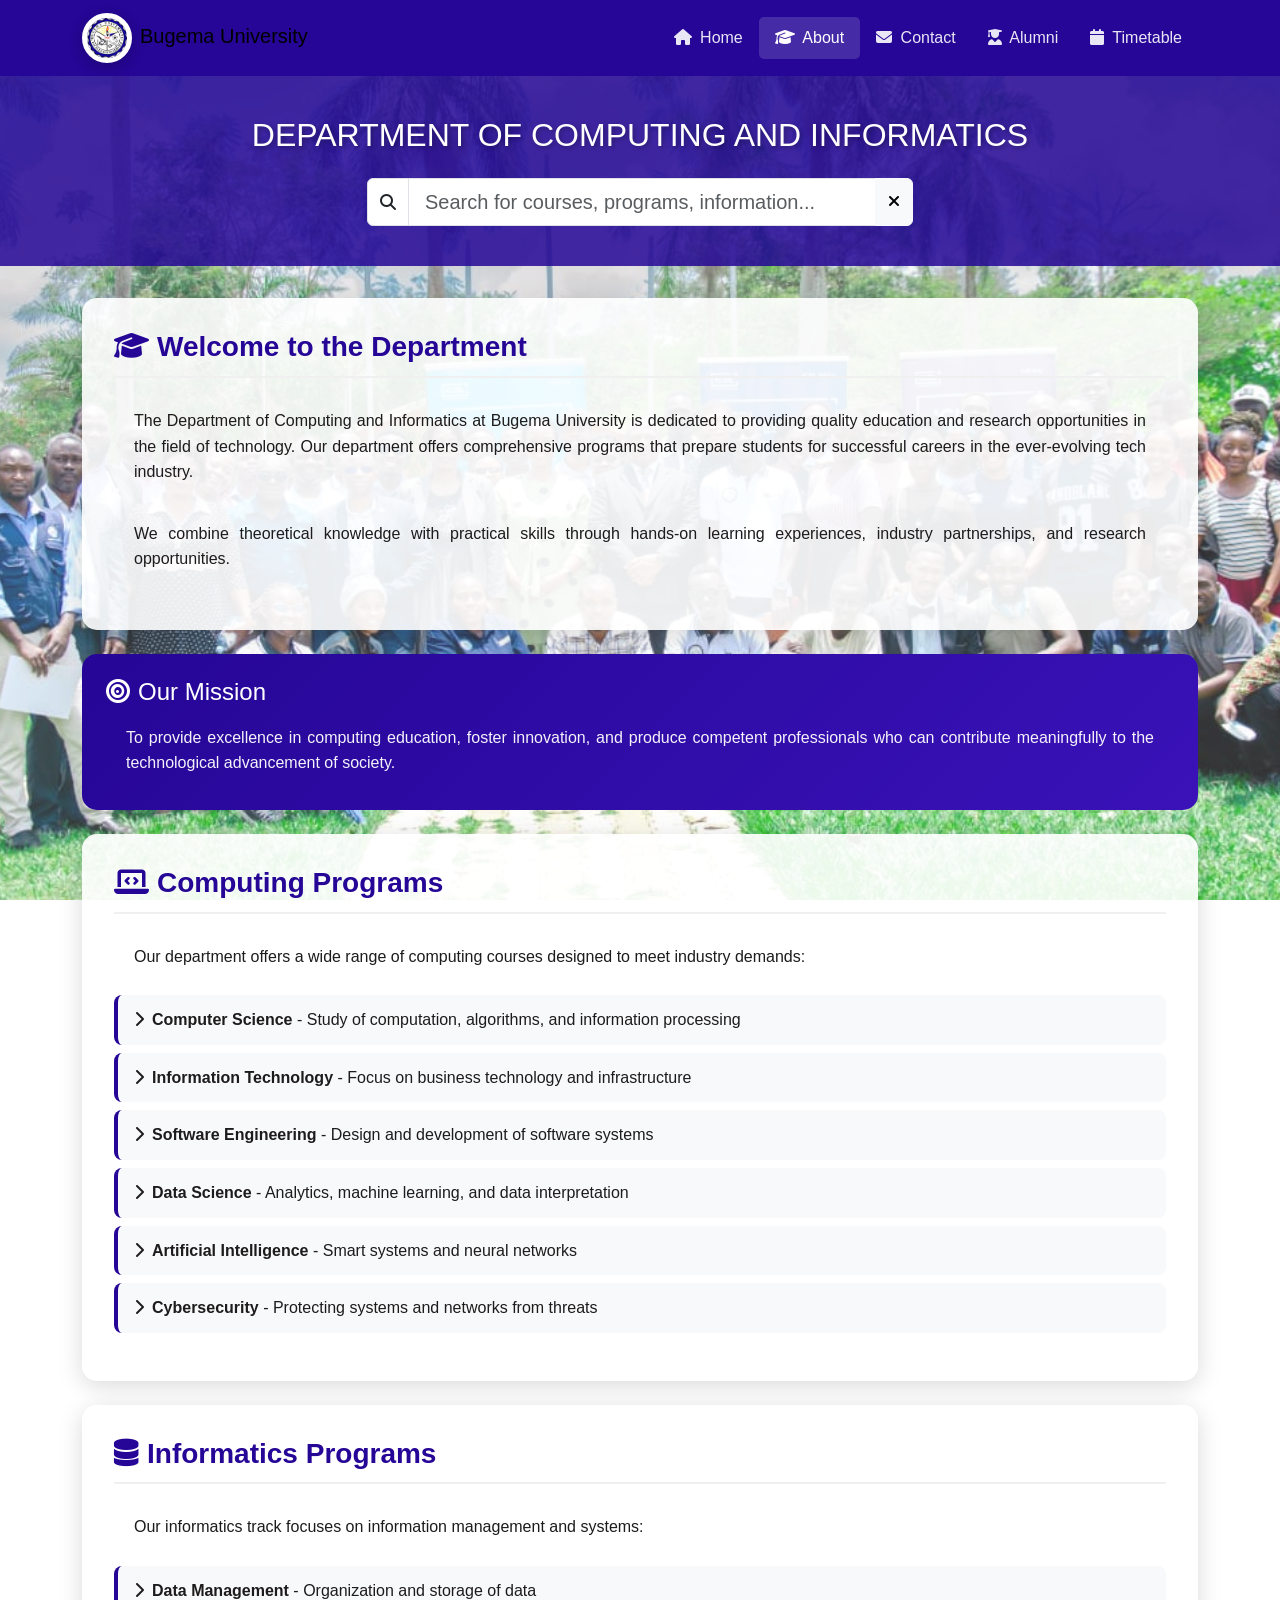
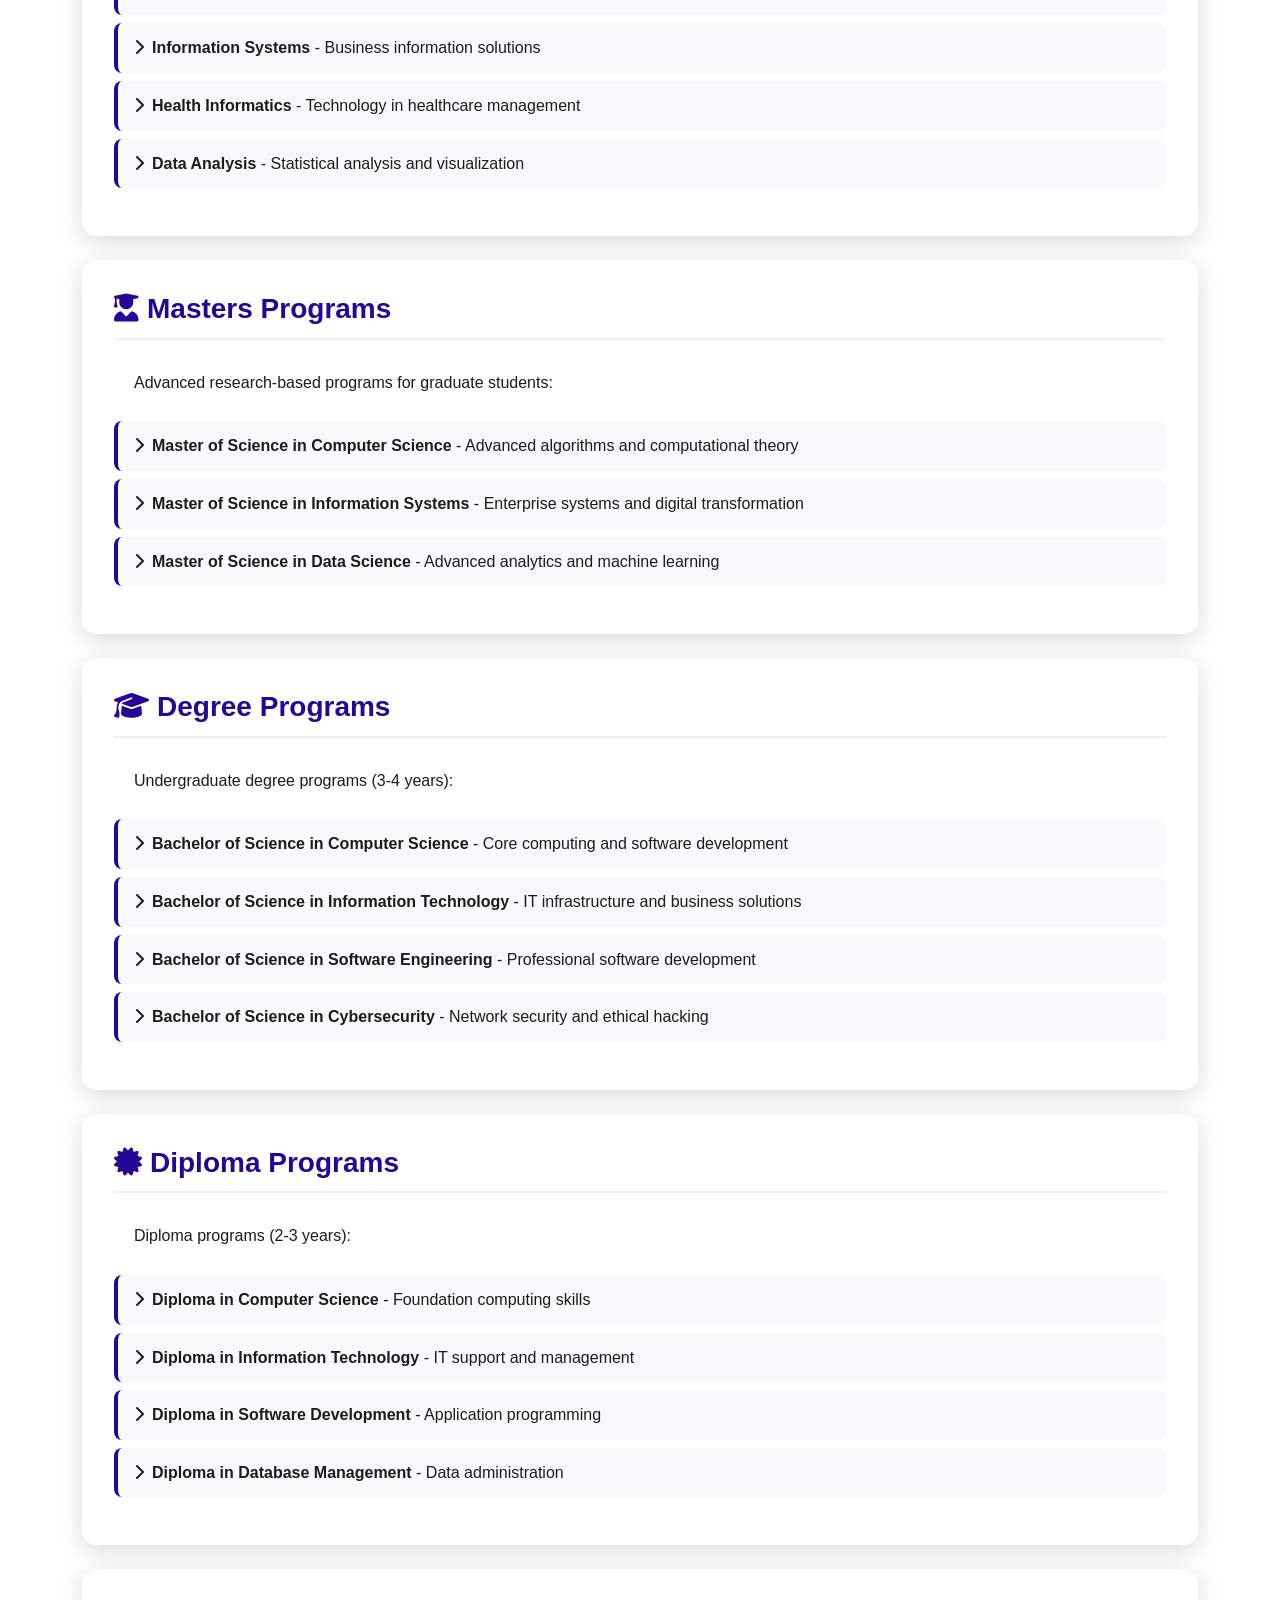
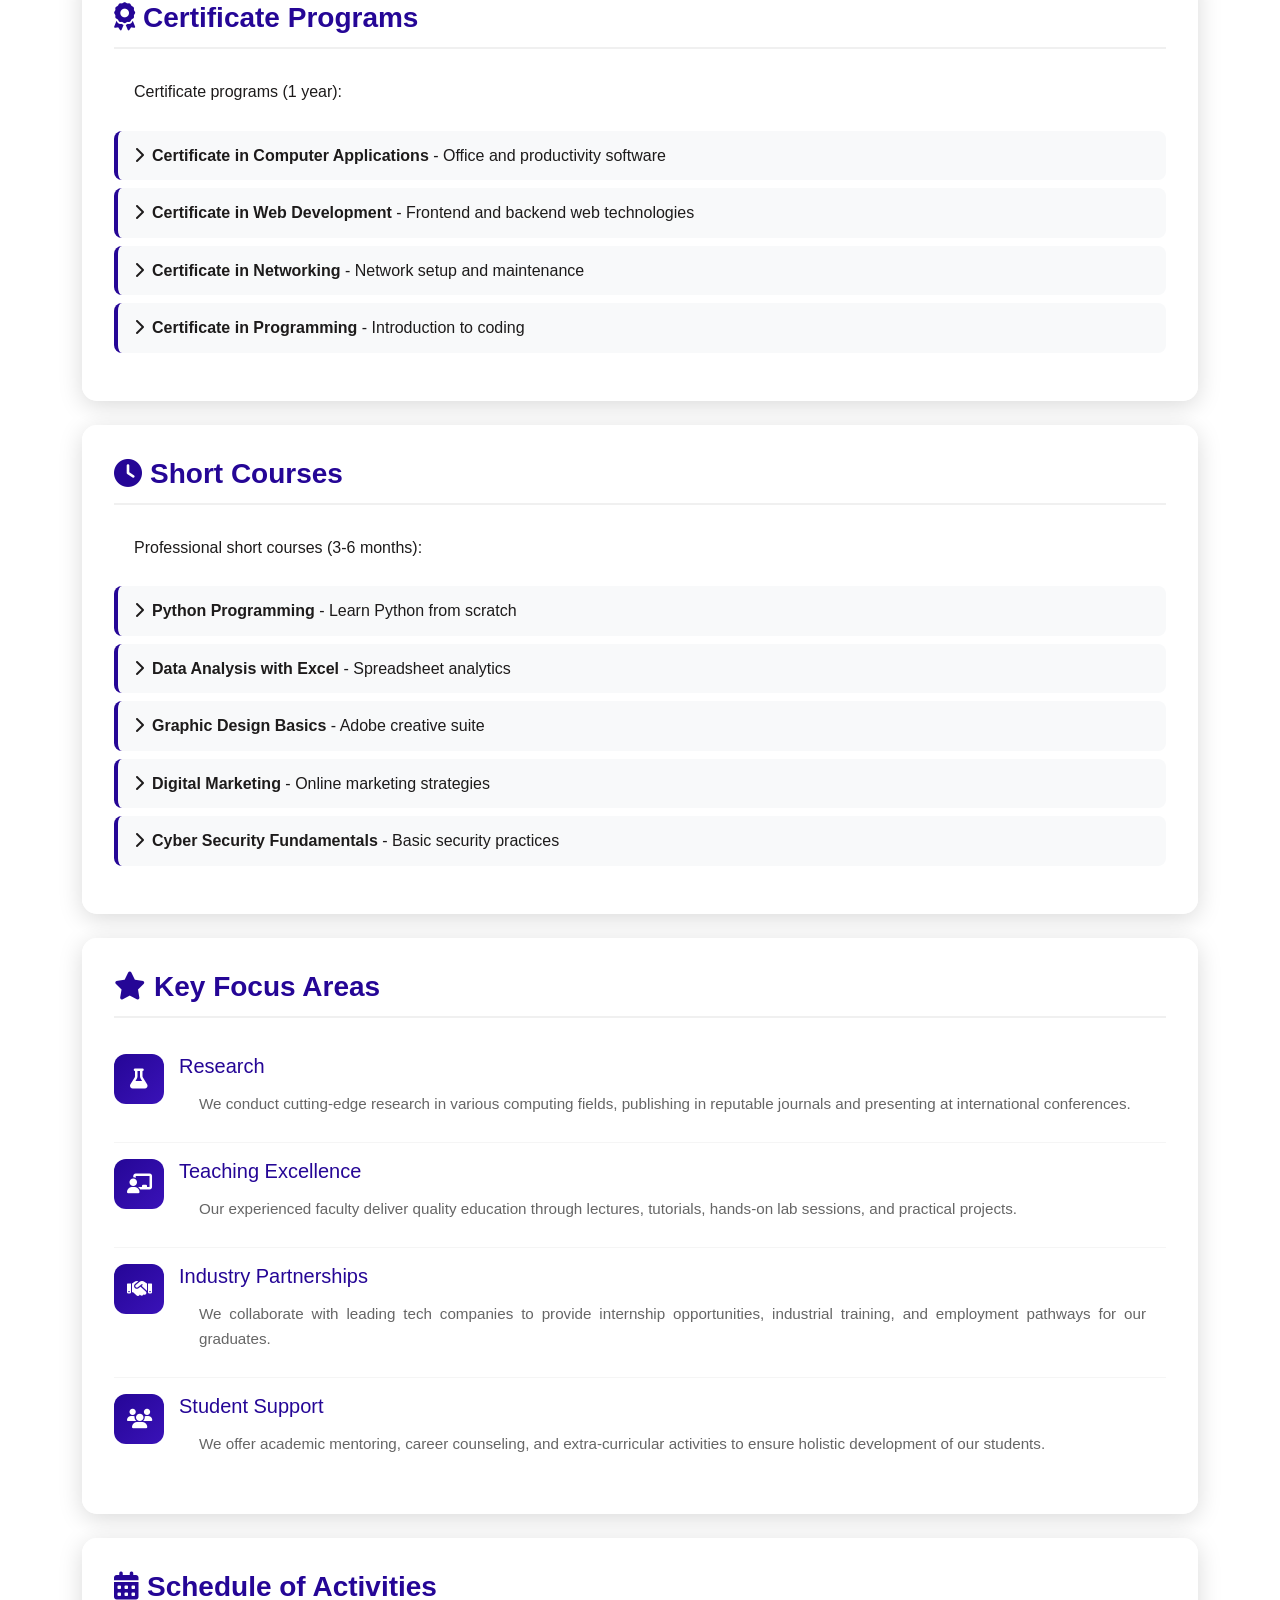
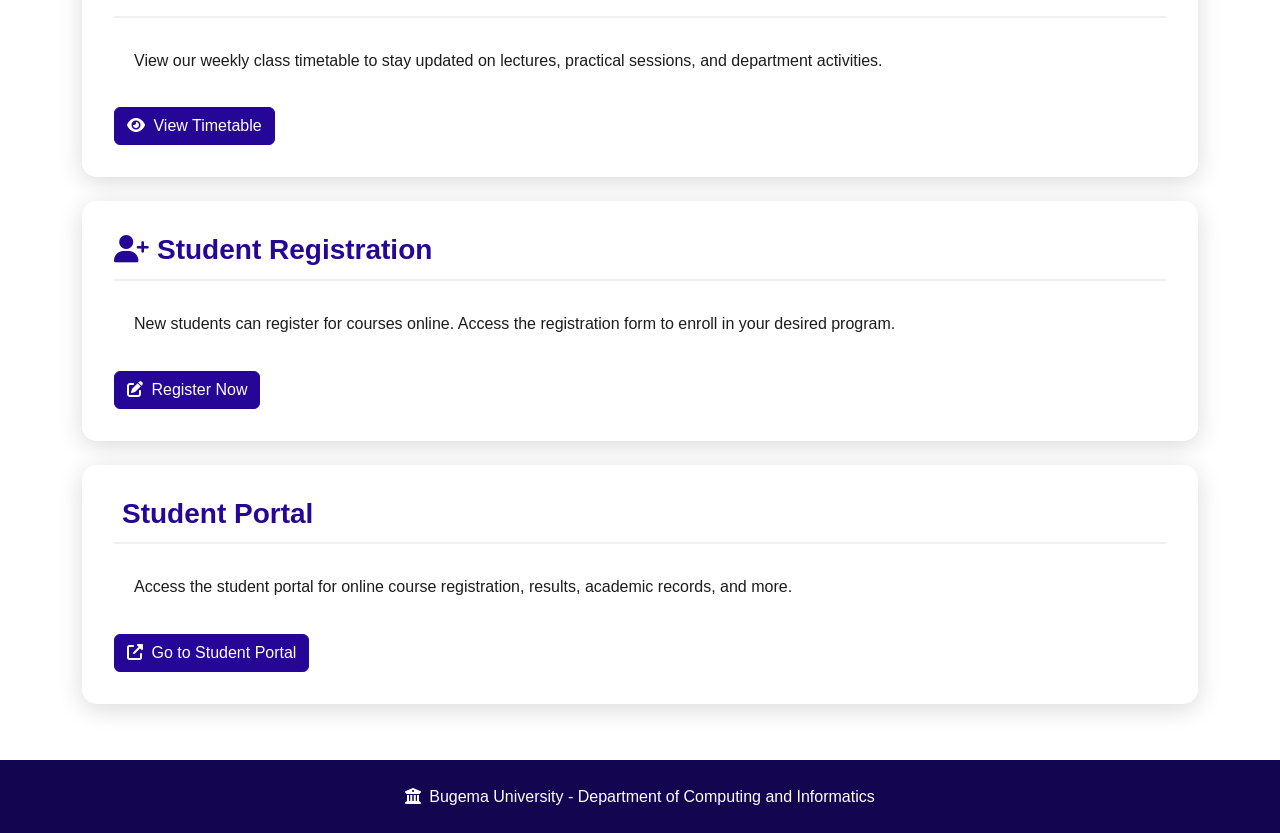
==== commit 035037f6: "Update About.html" ====
--- a/About.html
+++ b/About.html
@@ -234,7 +234,7 @@
             <div class="collapse navbar-collapse" id="navbarNav">
                 <ul class="navbar-nav ms-auto">
                     <li class="nav-item">
-                        <a class="nav-link" href="INDEX.HTML">
+                        <a class="nav-link" href="index.html">
                             <i class="fas fa-home me-1"></i> Home
                         </a>
                     </li>
@@ -255,7 +255,7 @@
                     </li>
                     <li class="nav-item">
                         <a class="nav-link" href="TIMETABLE.html">
-                            <i class="fas fa-calendar-alt me-1"></i> Timetable
+                            <i class="fas fa-calendar me-1"></i> Timetable
                         </a>
                     </li>
                 </ul>
--- a/Styles.css
+++ b/Styles.css
@@ -2,9 +2,27 @@
     font-family: 'Segoe UI', Tahoma, Geneva, Verdana, sans-serif;
     margin: 0;
     padding: 0;
-    background-color: #f5f7fa;
+    background-image: url('DEPARTMENT.jpeg');
+    background-size: cover;
+    background-position: center;
+    background-repeat: no-repeat;
+    background-attachment: fixed;
     color: #1d1b1b;
     line-height: 1.6;
+    min-height: 100vh;
+}
+
+/* Overlay to ensure content readability */
+body::before {
+    content: '';
+    position: fixed;
+    top: 0;
+    left: 0;
+    width: 100%;
+    height: 100%;
+    background: rgba(255, 255, 255, 0.15);
+    z-index: -1;
+    pointer-events: none;
 }
 
 /* Navbar Custom Styles */
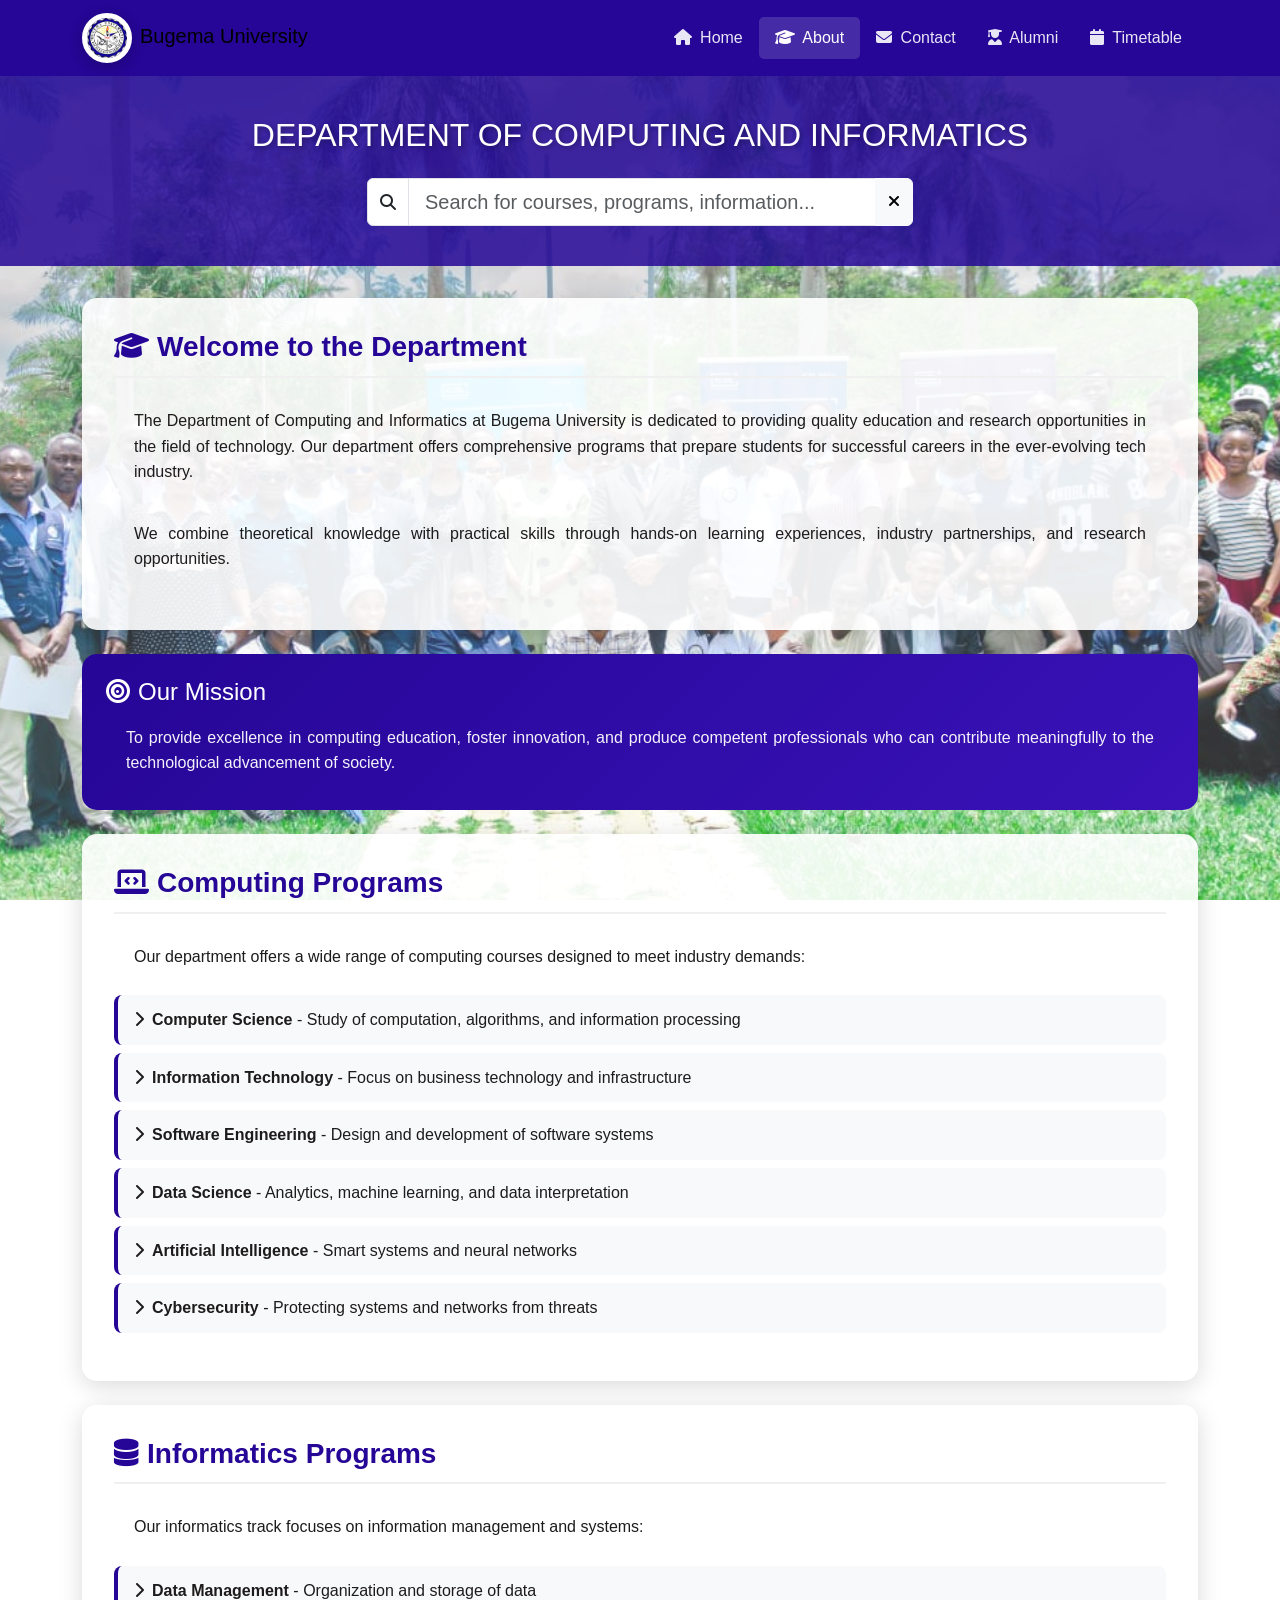
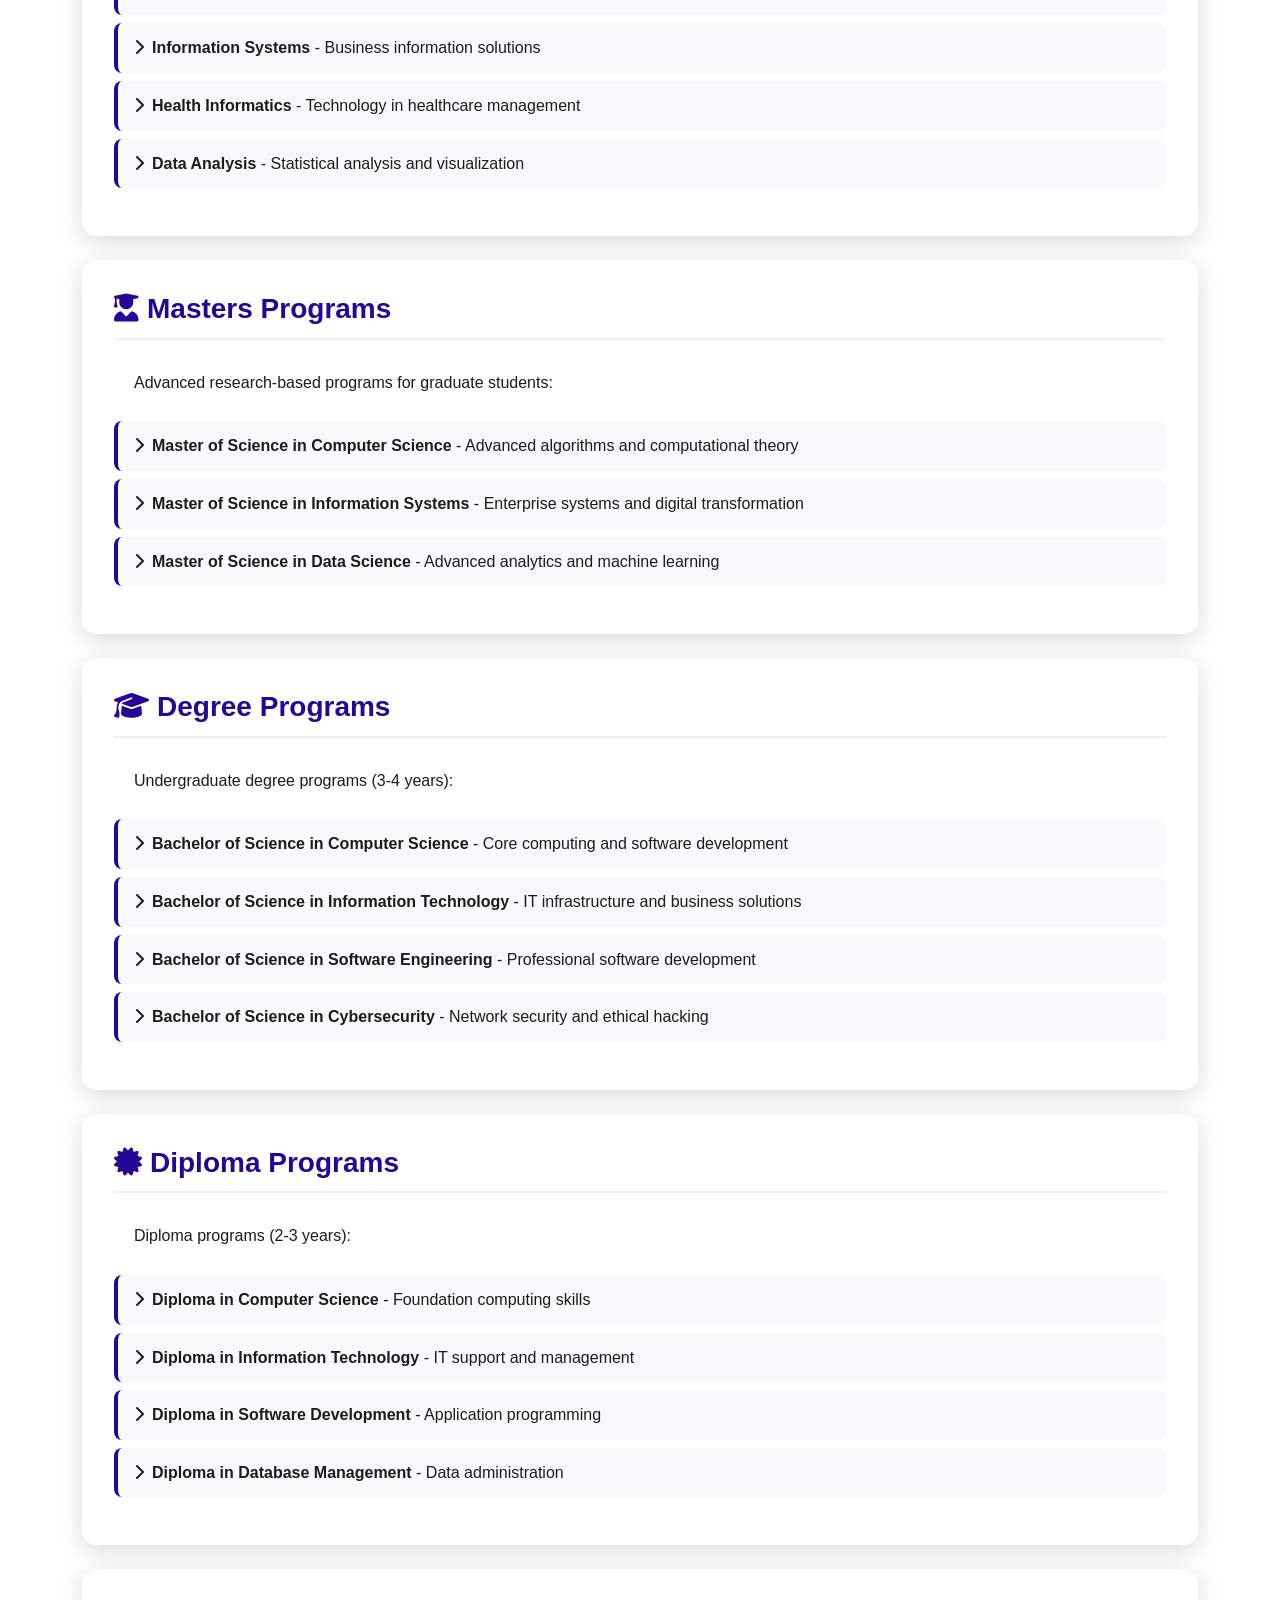
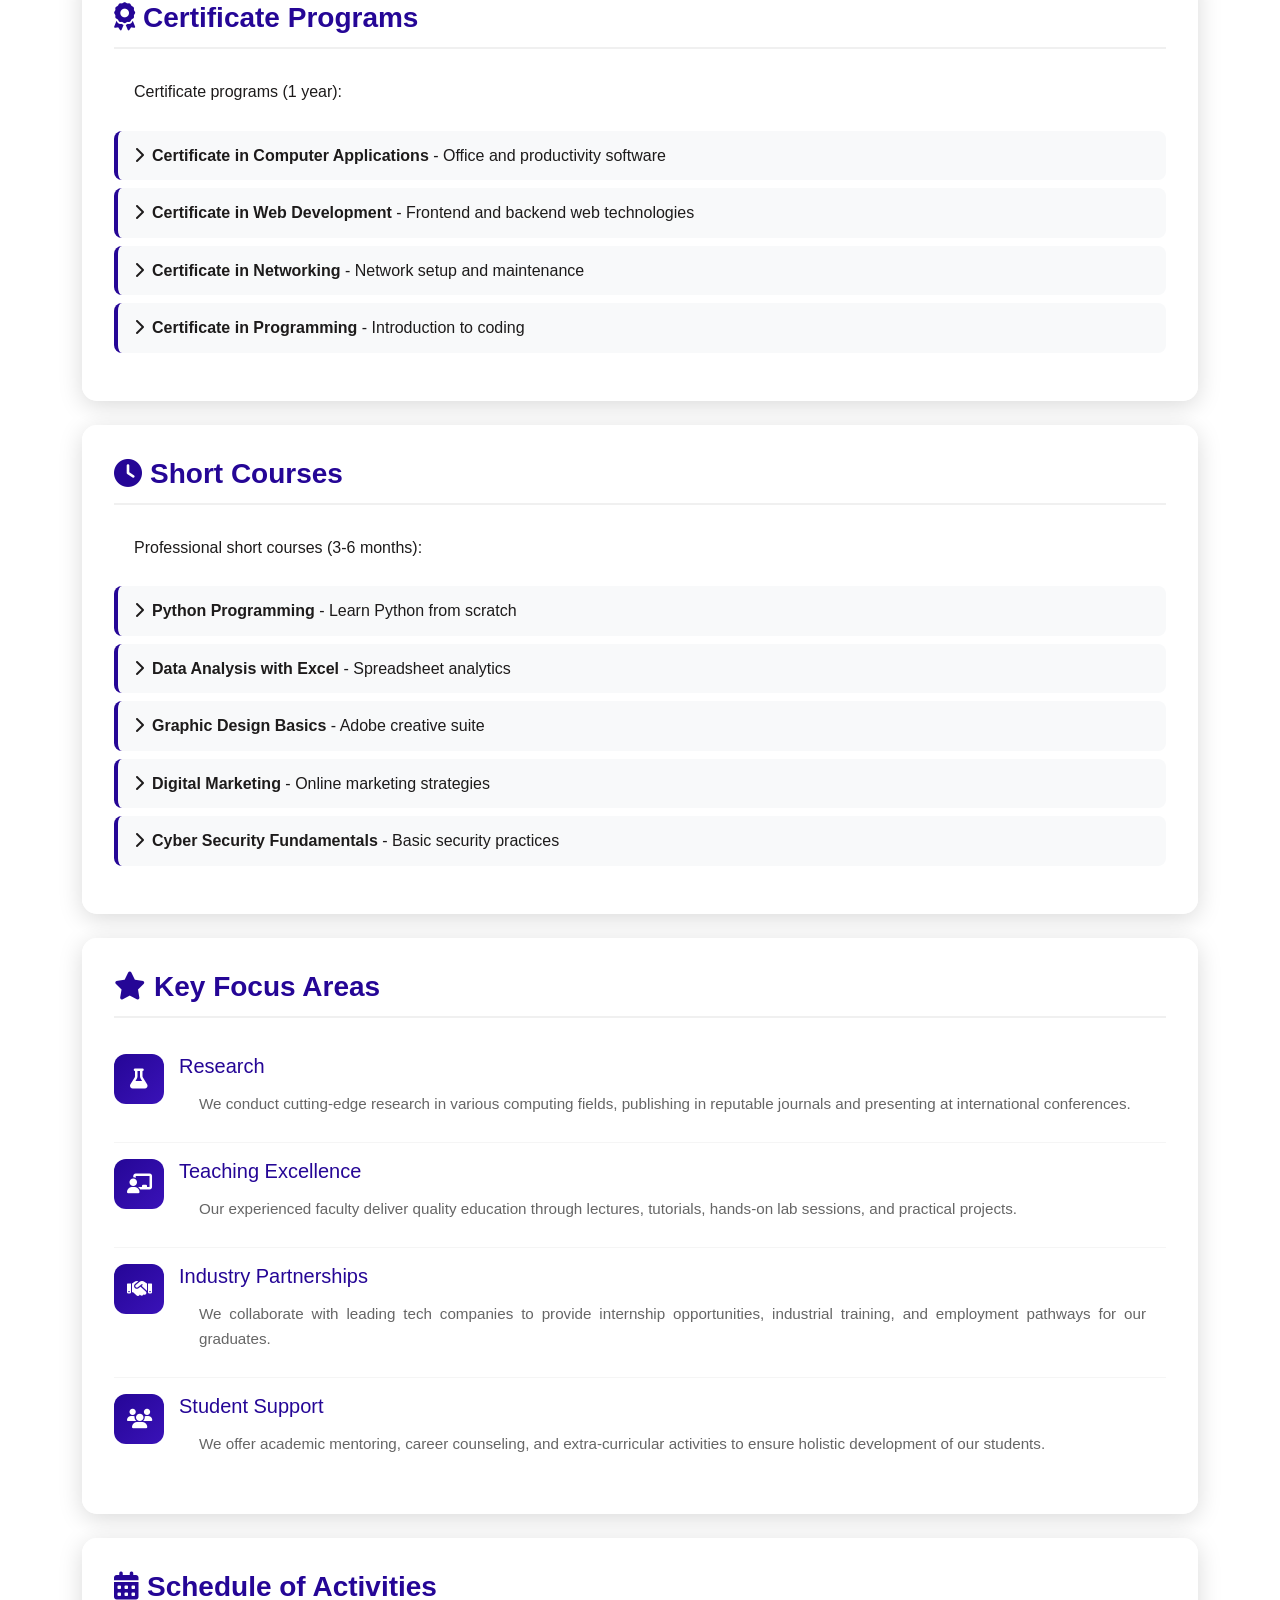
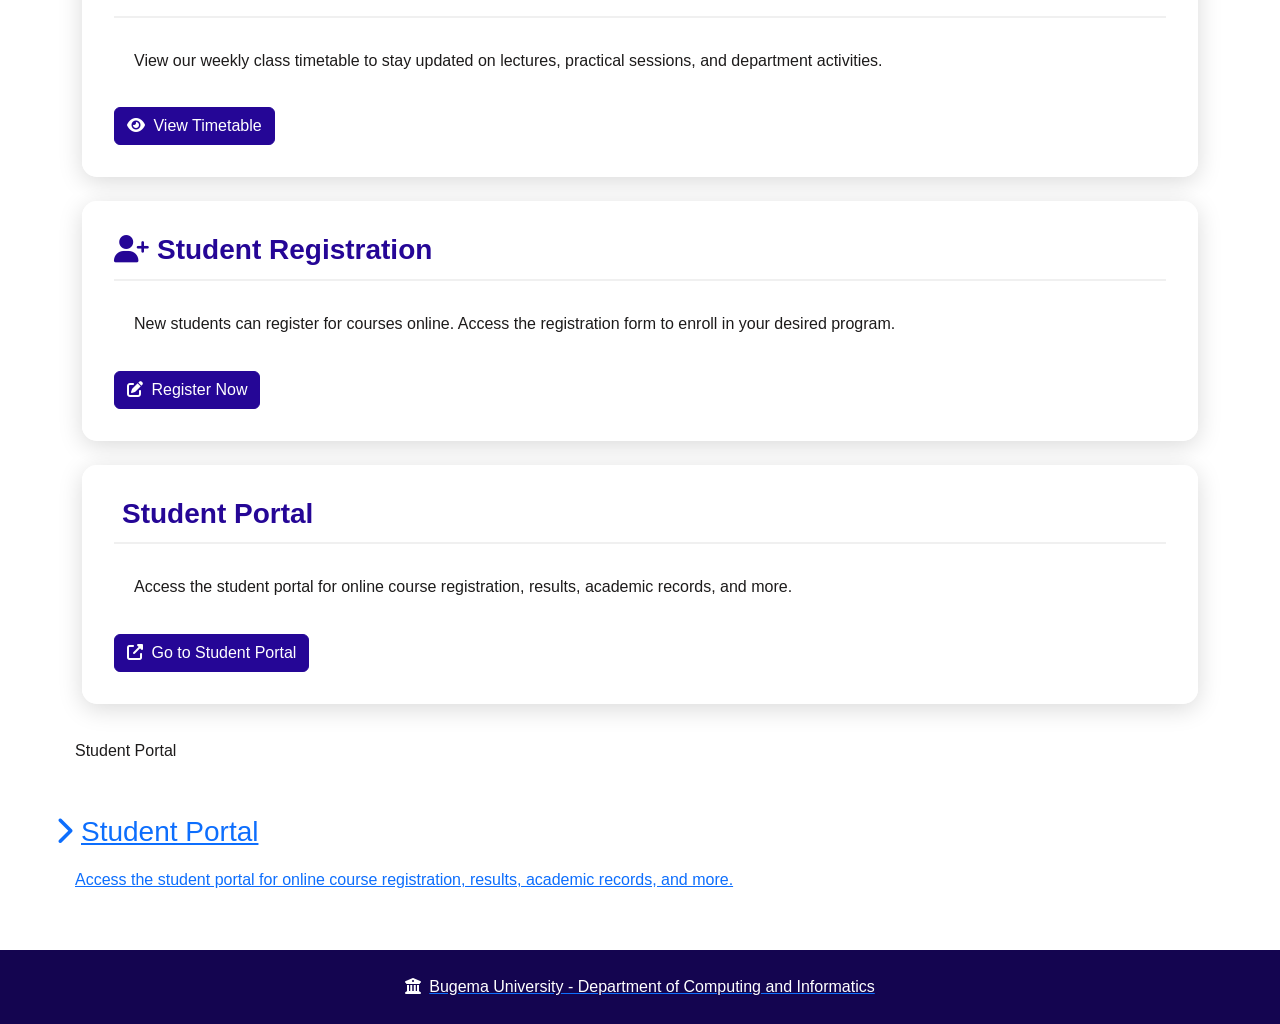
==== commit a91f77ce: "Update About.html" ====
--- a/About.html
+++ b/About.html
@@ -224,7 +224,7 @@
     <!-- Navigation -->
     <nav class="navbar navbar-expand-lg navbar-custom">
         <div class="container">
-            <a class="navbar-brand" href="INDEX.HTML">
+            <a class="navbar-brand" href="index.html">
                 <img src="log.jpeg" alt="BUGEMA UNIVERSITY LOGO" width="50" height="50"
                     class="me-2 circular-frame-white">Bugema University
             </a>
@@ -502,6 +502,14 @@
                 </a>
             </div>
         </div>
+        <p class="link-title">Student Portal</p>
+        <a href="" class="link-card">
+            <div class="icon-wrapper">
+                <i class="fas fa-portal-enter"></i>
+            </div>
+            <h3><i class="fas fa-chevron-right me-2"></i>Student Portal</h3>
+            <p>Access the student portal for online course registration, results, academic records, and more.</p>
+            </div>
     </main>
 
     <!-- Footer -->
@@ -651,6 +659,7 @@
                 resultsContainer.style.display = 'none';
             }
         });
+
     </script>
 </body>
 
